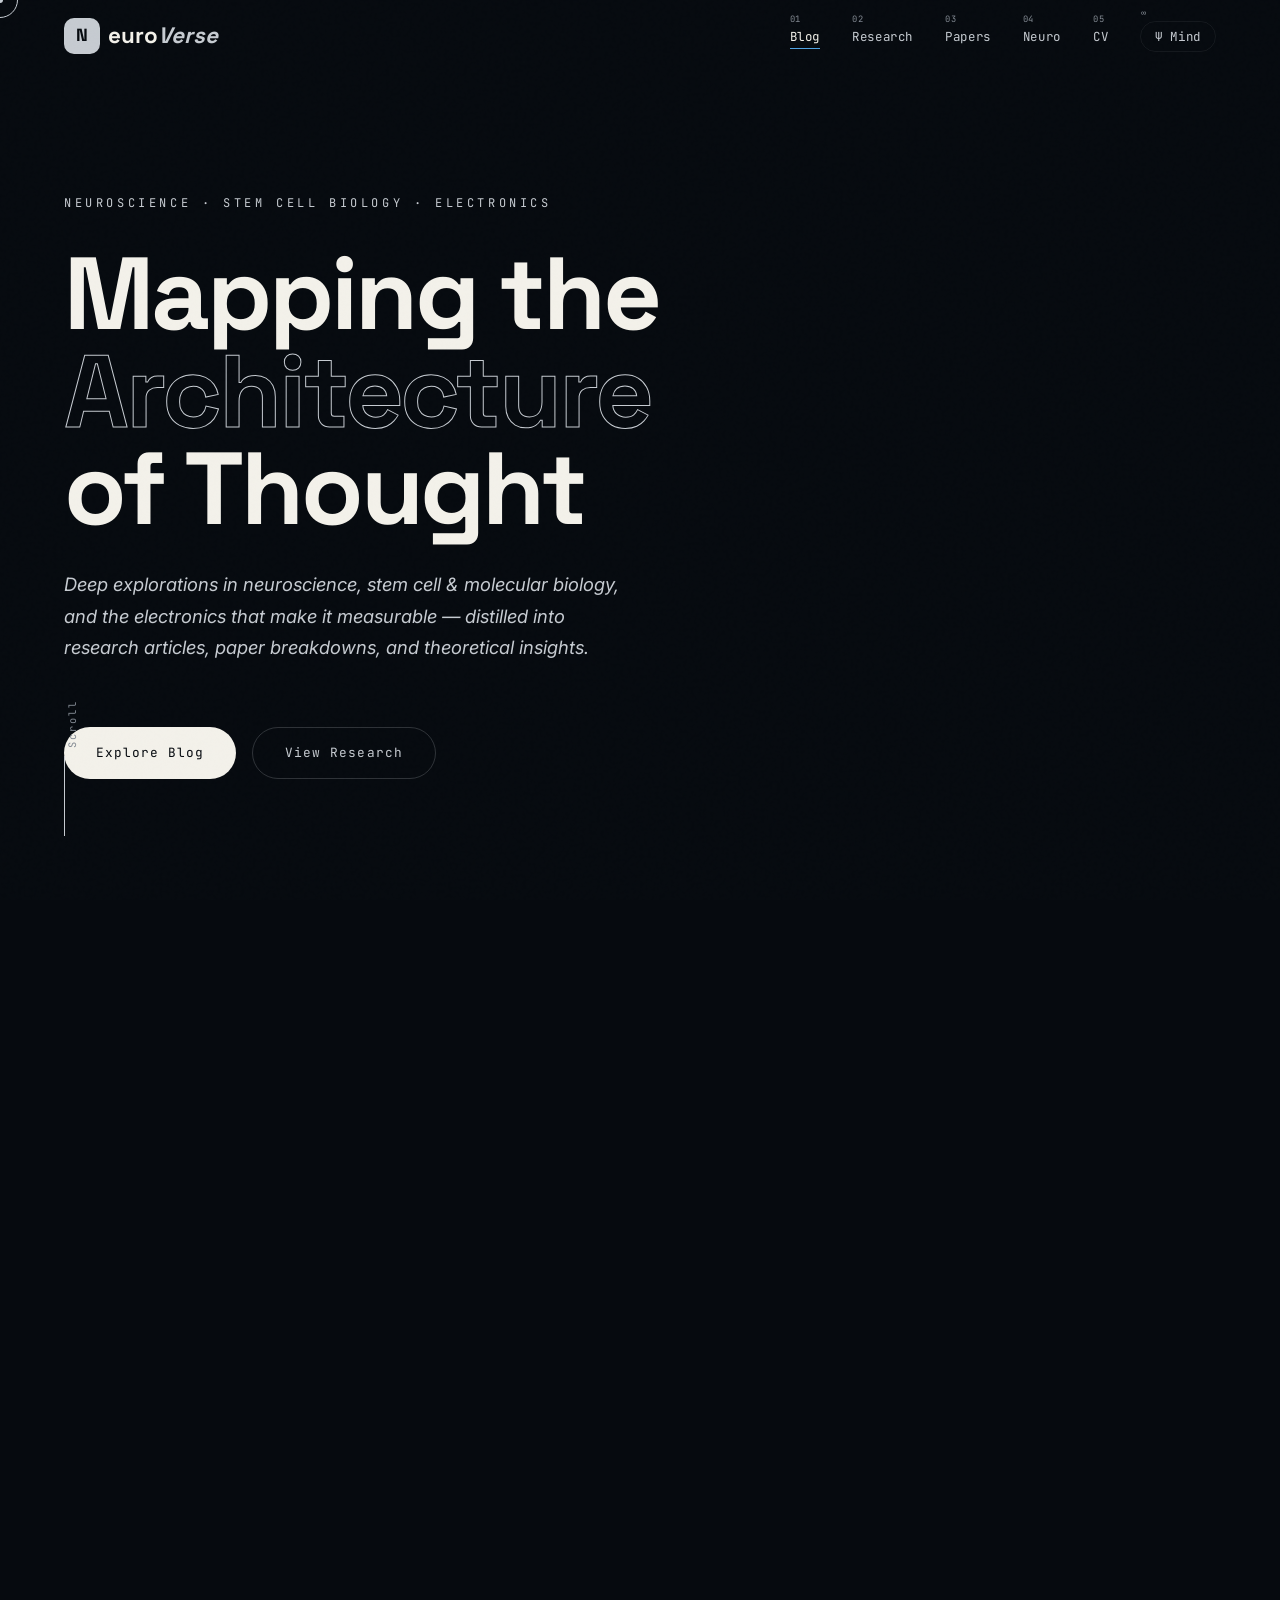
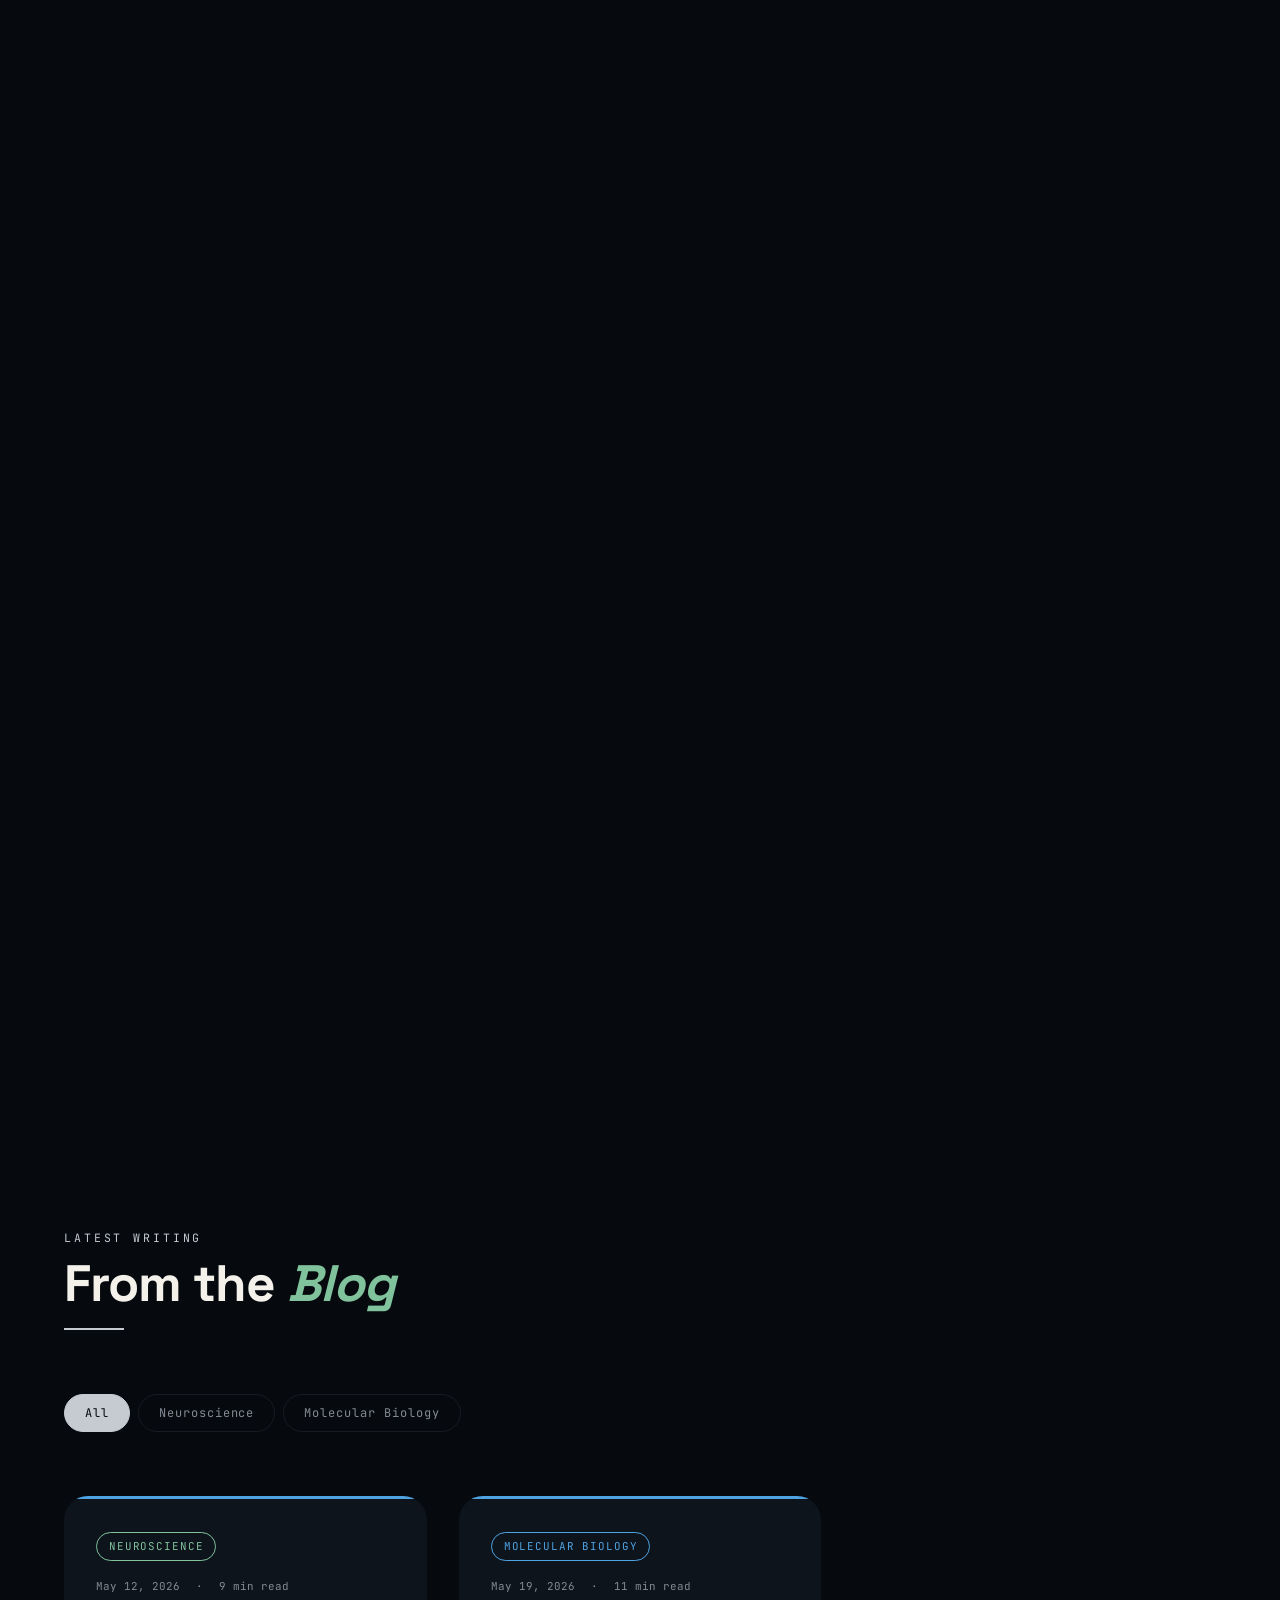
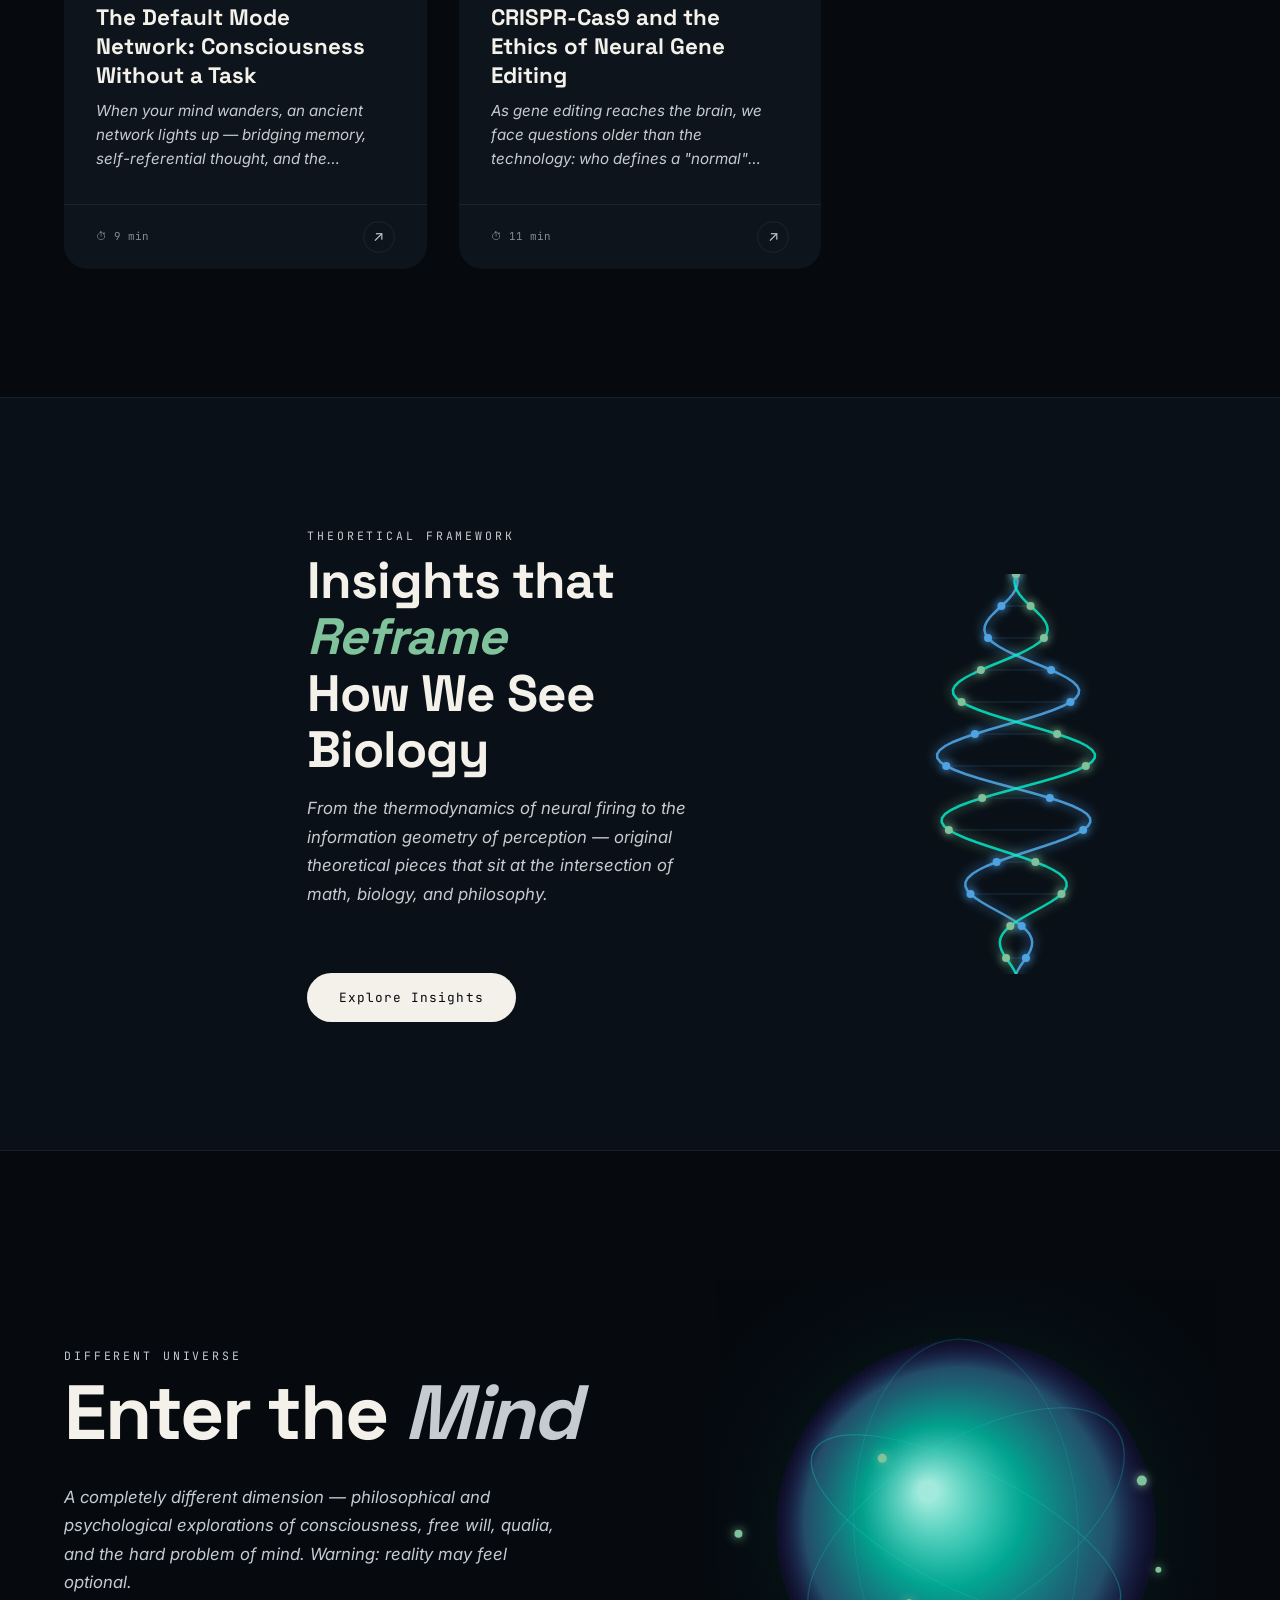
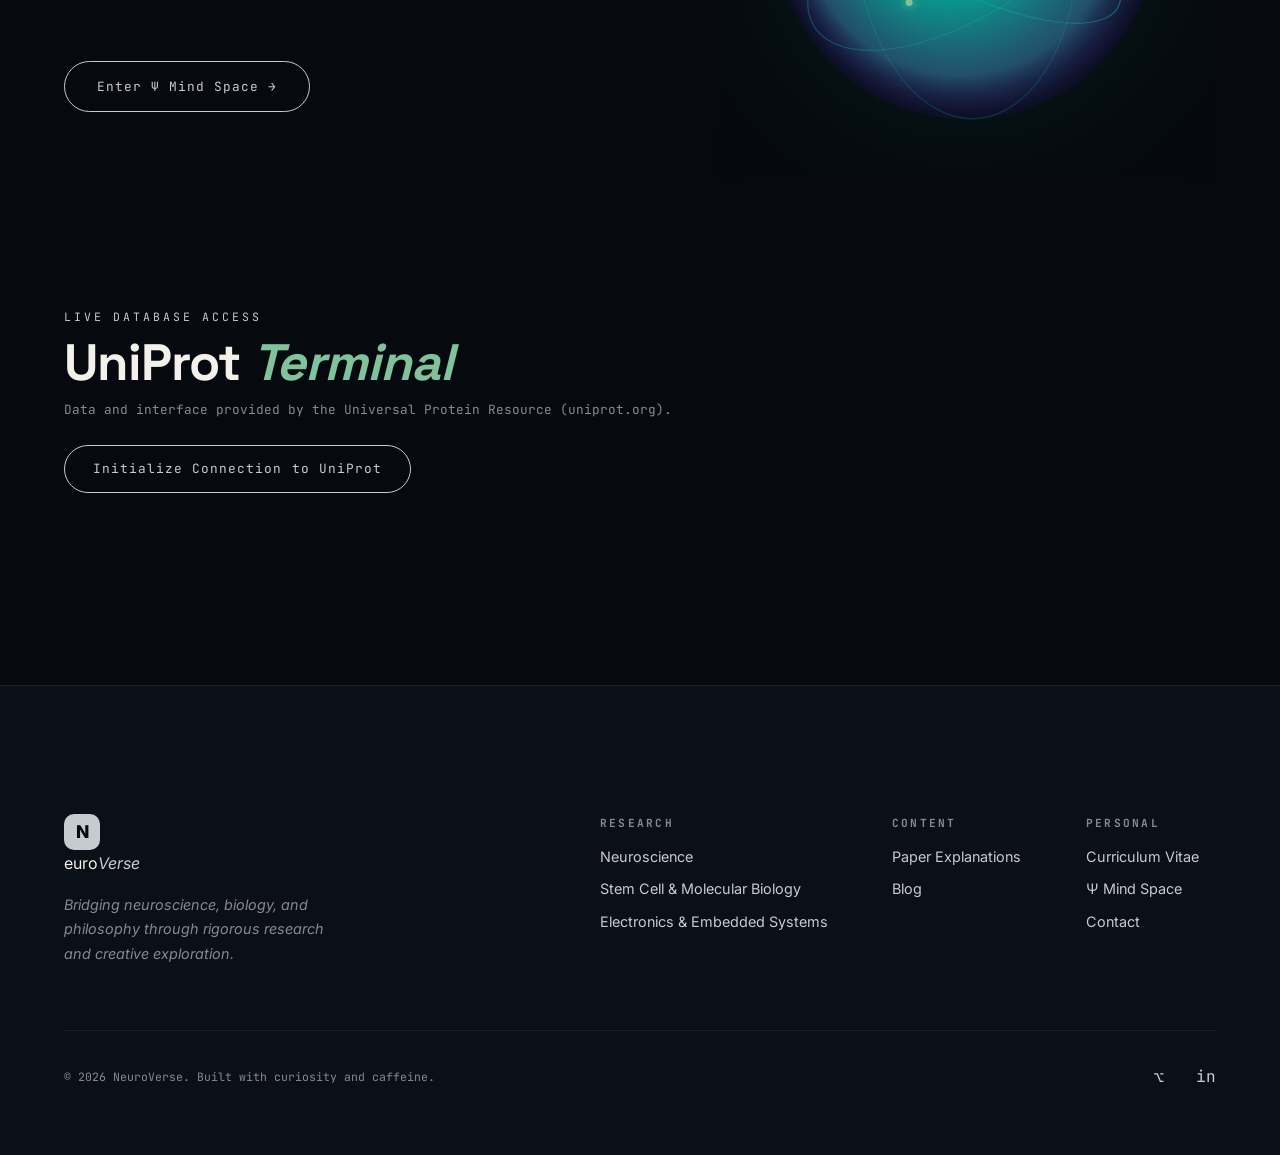
==== index.html @ a11cc3bb "Redesign: new color palette, cleaned up placeholders, updated CV and color" ====
<!DOCTYPE html>
<html lang="en">
<head>
  <meta charset="UTF-8" />
  <meta name="viewport" content="width=device-width, initial-scale=1.0" />
  <title>NeuroVerse — Brain, Biology & Beyond</title>
  <meta name="description" content="A research-driven exploration of neuroscience, stem cell & molecular biology, electronics, and the philosophy of mind." />
  <link rel="preconnect" href="https://fonts.googleapis.com" />
  <link rel="preconnect" href="https://fonts.gstatic.com" crossorigin />
  <link href="https://fonts.googleapis.com/css2?family=Inter:wght@300;400;600;700&family=Space+Grotesk:wght@400;600;700&family=JetBrains+Mono:wght@300;400;500&display=swap" rel="stylesheet" />
  <link rel="stylesheet" href="css/main.css" />
  <link rel="stylesheet" href="css/animations.css" />
  <link rel="stylesheet" href="css/components.css" />
</head>
<body class="site-body" data-theme="dark">

  <!-- CUSTOM CURSOR -->
  <div class="cursor-dot" id="cursorDot"></div>
  <div class="cursor-ring" id="cursorRing"></div>

  <!-- LOADING SCREEN -->
  <div class="loader" id="loader">
    <div class="loader__inner">
      <div class="loader__neuro">
        <svg viewBox="0 0 200 200" class="loader__brain-svg">
          <circle class="loader__pulse" cx="100" cy="100" r="80" />
          <circle class="loader__pulse loader__pulse--2" cx="100" cy="100" r="60" />
          <circle class="loader__pulse loader__pulse--3" cx="100" cy="100" r="40" />
          <!-- Neural connections -->
          <line class="loader__synapse" x1="100" y1="20" x2="180" y2="100"/>
          <line class="loader__synapse" x1="100" y1="20" x2="20"  y2="100"/>
          <line class="loader__synapse" x1="20"  y1="100" x2="100" y2="180"/>
          <line class="loader__synapse" x1="180" y1="100" x2="100" y2="180"/>
          <line class="loader__synapse" x1="100" y1="20" x2="100" y2="180"/>
          <line class="loader__synapse" x1="20"  y1="100" x2="180" y2="100"/>
          <circle class="loader__node" cx="100" cy="20"  r="5"/>
          <circle class="loader__node" cx="180" cy="100" r="5"/>
          <circle class="loader__node" cx="100" cy="180" r="5"/>
          <circle class="loader__node" cx="20"  cy="100" r="5"/>
          <circle class="loader__node" cx="100" cy="100" r="8"/>
        </svg>
      </div>
      <p class="loader__text">Initializing Neural Network…</p>
      <div class="loader__bar"><div class="loader__bar-fill" id="loaderBar"></div></div>
    </div>
  </div>

  <!-- NAV -->
  <nav class="nav" id="mainNav">
    <div class="nav__logo">
      <span class="nav__logo-mark">N</span>
      <span class="nav__logo-text">euro<em>Verse</em></span>
    </div>
    <button class="nav__toggle" id="navToggle" aria-label="Menu">
      <span></span><span></span><span></span>
    </button>
    <ul class="nav__links" id="navLinks">
      <li><a href="index.html"        class="nav__link active"  data-label="01">Blog</a></li>
      <li><a href="research.html"     class="nav__link"         data-label="02">Research</a></li>
      <li><a href="papers.html"       class="nav__link"         data-label="03">Papers</a></li>
      <li><a href="neuroscience.html" class="nav__link"         data-label="04">Neuro</a></li>
      <li><a href="cv.html"           class="nav__link"         data-label="05">CV</a></li>
      <li><a href="philosophy.html"   class="nav__link nav__link--special" data-label="∞">Ψ Mind</a></li>
    </ul>
  </nav>

  <!-- HERO -->
  <div class="hero-track" id="heroTrack">
    <section class="hero" id="hero">
      <div class="hero__canvas" id="heroCanvas"></div>
      <div class="hero__content">
        <p class="hero__eyebrow reveal-up">Neuroscience · Stem Cell Biology · Electronics</p>
        <h1 class="hero__title reveal-up" data-typewriter="true">
          <span class="hero__title-line">Mapping the</span>
          <span class="hero__title-line hero__title-line--accent">Architecture</span>
          <span class="hero__title-line">of Thought</span>
        </h1>
        <p class="hero__sub reveal-up">
          Deep explorations in neuroscience, stem cell & molecular biology, and the electronics that make it
          measurable — distilled into research articles, paper breakdowns, and theoretical insights.
        </p>
        <div class="hero__cta reveal-up">
          <a href="#blog" class="btn btn--primary">Explore Blog</a>
          <a href="research.html" class="btn btn--ghost">View Research</a>
        </div>
      </div>
      <div class="hero__scroll-indicator">
        <span>Scroll</span>
        <div class="hero__scroll-line"></div>
      </div>
    </section>
  </div>

  <!-- SEQUENCE PREDICTION ENGINE removed from homepage (moved to Research page) -->

  <!-- FEATURED BLOG -->
  <section class="section blog-section" id="blog">
    <div class="section__header">
      <p class="section__label">Latest Writing</p>
      <h2 class="section__title">From the <em>Blog</em></h2>
      <div class="section__line"></div>
    </div>

    <!-- FILTER TABS -->
    <div class="filter-tabs" id="blogFilter">
      <button class="filter-tab active" data-filter="all">All</button>
      <button class="filter-tab" data-filter="neuroscience">Neuroscience</button>
      <button class="filter-tab" data-filter="biology">Molecular Biology</button>
    </div>

    <div class="blog-grid" id="blogGrid">
      <!-- Cards injected by JS from BLOG_DATA -->
    </div>
  </section>

  <!-- THEORETICAL INSIGHTS TEASER -->
  <section class="section insight-teaser">
    <div class="insight-teaser__bg"></div>
    <div class="insight-teaser__content">
      <p class="section__label">Theoretical Framework</p>
      <h2 class="section__title">Insights that <em>Reframe</em><br>How We See Biology</h2>
      <p class="insight-teaser__desc">
        From the thermodynamics of neural firing to the information geometry of perception —
        original theoretical pieces that sit at the intersection of math, biology, and philosophy.
      </p>
      <a href="neuroscience.html" class="btn btn--primary">Explore Insights</a>
    </div>
    <div class="insight-teaser__visual">
      <canvas id="insightCanvas" class="insight-teaser__canvas"></canvas>
    </div>
  </section>

  <!-- PHILOSOPHY GATEWAY -->
  <section class="section philo-gateway">
    <div class="philo-gateway__inner">
      <div class="philo-gateway__text">
        <p class="section__label">Different Universe</p>
        <h2 class="philo-gateway__title">Enter the <em>Mind</em></h2>
        <p class="philo-gateway__desc">
          A completely different dimension — philosophical and psychological explorations of
          consciousness, free will, qualia, and the hard problem of mind.
          Warning: reality may feel optional.
        </p>
        <a href="philosophy.html" class="btn btn--neon">Enter Ψ Mind Space →</a>
      </div>
      <div class="philo-gateway__orb" id="philoOrb">
        <canvas id="orbCanvas"></canvas>
      </div>
    </div>
  </section>

  <!-- FOOTER -->
  <section class="section uniprot-gateway" style="padding-top: 0; padding-bottom: var(--space-2xl);">
    <div class="section__header">
      <p class="section__label">Live Database Access</p>
      <h2 class="section__title">UniProt <em>Terminal</em></h2>
      <p style="font-size: 0.8rem; color: var(--clr-text-3); font-family: var(--font-mono); margin-top: 0.5rem; margin-bottom: 1.5rem;">
        Data and interface provided by the Universal Protein Resource (uniprot.org).
      </p>
      <button id="loadUniprotBtn" class="btn btn--outline" style="border-color: var(--clr-text-2); color: var(--clr-text-2);">
        Initialize Connection to UniProt
      </button>
    </div>
    
    <div id="uniprotWrapper" style="display: none; width: 100%; height: 700px; border: 1px solid var(--clr-border); border-radius: var(--radius-md); overflow: hidden;">
      <iframe id="uniprotFrame" loading="lazy" style="width: 100%; height: 100%; border: none;"></iframe>
    </div>
  </section>

  <script>
    document.getElementById('loadUniprotBtn').addEventListener('click', function() {
      document.getElementById('uniprotWrapper').style.display = 'block';
      document.getElementById('uniprotFrame').src = 'https://www.uniprot.org/';
      this.style.display = 'none'; // Hide the button after clicking
    });
  </script>

  <footer class="footer">
    <div class="footer__top">
      <div class="footer__brand">
        <span class="nav__logo-mark">N</span>
        <span class="nav__logo-text">euro<em>Verse</em></span>
        <p>Bridging neuroscience, biology, and philosophy through rigorous research and creative exploration.</p>
      </div>
      <div class="footer__links">
        <div class="footer__col">
          <h4>Research</h4>
          <a href="research.html">Neuroscience</a>
          <a href="research.html">Stem Cell & Molecular Biology</a>
          <a href="research.html">Electronics & Embedded Systems</a>
        </div>
        <div class="footer__col">
          <h4>Content</h4>
          <a href="papers.html">Paper Explanations</a>
          <a href="index.html">Blog</a>
        </div>
        <div class="footer__col">
          <h4>Personal</h4>
          <a href="cv.html">Curriculum Vitae</a>
          <a href="philosophy.html">Ψ Mind Space</a>
          <a href="cv.html#contact">Contact</a>
        </div>
      </div>
    </div>
    <div class="footer__bottom">
      <p>© 2026 NeuroVerse. Built with curiosity and caffeine.</p>
      <div class="footer__socials">
        <a href="https://github.com/AryanPROFFESOR" target="_blank" rel="noopener" aria-label="GitHub">⌥</a>
        <a href="https://linkedin.com/in/aryan-09176b1b6" target="_blank" rel="noopener" aria-label="LinkedIn">in</a>
      </div>
    </div>
  </footer>

  <script src="https://3Dmol.csb.pitt.edu/build/3Dmol-min.js"></script>
  <script src="js/main.js" type="module"></script>
</body>
</html>
---- css/main.css ----
/* ============================================================
   NEUROVERSE — MAIN.CSS
   Core design system, layout, typography
   ============================================================ */

/* ── DESIGN TOKENS ────────────────────────────────────────── */
:root {
  /* Focus-driven palette, matching the Ψ Mind Space's deep near-black base —
     sky blue (focus/analysis) + sage green (mental restoration) + warm neutrals (clarity) */
  --clr-bg:         #060A0F;
  --clr-bg-2:       #0A1017;
  --clr-bg-3:       #0A1017;
  --clr-surface:    #0D141C;
  --clr-surface-2:  #111A23;
  --clr-border:     rgba(226,231,237,0.08);
  --clr-border-hover: rgba(226,231,237,0.18);

  --clr-accent:     #4FA3E3;   /* deep sky blue — focus & analytical work */
  --clr-accent-2:   #7FC29B;   /* soft sage green — restorative, working memory */
  --clr-accent-3:   #7FC29B;
  --clr-neon:       #4FA3E3;
  --clr-warm:       #CFC7B8;   /* warm off-white — decision-fatigue-free neutral */
  --clr-danger:     #E2574C;

  --clr-text:       #F3F1EA;
  --clr-text-2:     #C6CBD1;
  --clr-text-3:     #838A93;

  /* Typography */
  --font-display:   'Space Grotesk', sans-serif;
  --font-body:      'Inter', sans-serif;
  --font-mono:      'JetBrains Mono', monospace;

  /* Spacing */
  --space-xs:   0.25rem;
  --space-sm:   0.5rem;
  --space-md:   1rem;
  --space-lg:   2rem;
  --space-xl:   4rem;
  --space-2xl:  8rem;

  /* Radius */
  --radius-sm:  6px;
  --radius-md:  12px;
  --radius-lg:  24px;
  --radius-xl:  48px;

  /* Transitions */
  --ease-out:   cubic-bezier(0.16, 1, 0.3, 1);
  --ease-in-out: cubic-bezier(0.45, 0, 0.55, 1);
  --dur-fast:   0.2s;
  --dur-med:    0.4s;
  --dur-slow:   0.8s;

  /* Layout */
  --max-width:  1400px;
  --nav-h:      72px;
}

/* ── RESET ────────────────────────────────────────────────── */
*, *::before, *::after { box-sizing: border-box; margin: 0; padding: 0; }
html { scroll-behavior: smooth; font-size: 16px; }
body {
  font-family: var(--font-body);
  background-color: var(--clr-bg);
  background-image:
    radial-gradient(circle at 1px 1px, rgba(79,163,227,0.16) 1px, transparent 1.6px),
    radial-gradient(circle at 1px 1px, rgba(127,194,155,0.10) 1px, transparent 1.6px);
  background-size: 68px 68px, 44px 44px;
  background-position: 0 0, 22px 22px;
  background-attachment: fixed, fixed;
  color: var(--clr-text);
  line-height: 1.7;
  overflow-x: hidden;
}
a { color: inherit; text-decoration: none; }
img, svg, canvas { display: block; max-width: 100%; }
button { cursor: pointer; border: none; background: none; font: inherit; }
ul { list-style: none; }

/* ── SCROLLBAR ────────────────────────────────────────────── */
::-webkit-scrollbar { width: 6px; }
::-webkit-scrollbar-track { background: var(--clr-bg); }
::-webkit-scrollbar-thumb { background: var(--clr-text-2); border-radius: 3px; }

/* ── CUSTOM CURSOR ────────────────────────────────────────── */
.cursor-dot {
  position: fixed; top: 0; left: 0;
  width: 6px; height: 6px;
  background: var(--clr-text-2);
  border-radius: 50%;
  pointer-events: none;
  z-index: 9999;
  transform: translate(-50%, -50%);
  transition: width 0.2s, height 0.2s, background 0.2s;
  mix-blend-mode: screen;
}
.cursor-ring {
  position: fixed; top: 0; left: 0;
  width: 36px; height: 36px;
  border: 1.5px solid var(--clr-text-2);
  border-radius: 50%;
  pointer-events: none;
  z-index: 9998;
  transform: translate(-50%, -50%);
  transition: transform 0.08s var(--ease-out), width 0.3s, height 0.3s, border-color 0.3s, opacity 0.3s;
  mix-blend-mode: screen;
}
body.cursor-active .cursor-dot  { width: 10px; height: 10px; background: var(--clr-text-2); }
body.cursor-active .cursor-ring { width: 60px; height: 60px; border-color: var(--clr-text-2); opacity: 0.5; }

/* ── LOADER ────────────────────────────────────────────────── */
.loader {
  position: fixed; inset: 0;
  background: var(--clr-bg);
  display: flex; align-items: center; justify-content: center;
  z-index: 10000;
  transition: opacity 0.6s var(--ease-out), visibility 0.6s;
}
.loader.hidden { opacity: 0; visibility: hidden; pointer-events: none; }
.loader__inner { text-align: center; }
.loader__neuro  { width: 120px; margin: 0 auto var(--space-lg); }
.loader__brain-svg { width: 100%; animation: brain-rotate 8s linear infinite; }
.loader__pulse {
  fill: none; stroke: var(--clr-text-2); stroke-width: 1;
  opacity: 0; animation: pulse-ring 2s ease-out infinite;
}
.loader__pulse--2 { animation-delay: 0.5s; stroke: var(--clr-text-2); }
.loader__pulse--3 { animation-delay: 1s;   stroke: var(--clr-text-2); }
.loader__synapse { stroke: var(--clr-text-2); stroke-width: 0.8; opacity: 0.4; animation: synapse-flicker 1.5s ease-in-out infinite alternate; }
.loader__node { fill: var(--clr-text); animation: node-glow 1.5s ease-in-out infinite alternate; }
.loader__text  { font-family: var(--font-mono); font-size: 0.75rem; color: var(--clr-text-2); letter-spacing: 0.2em; margin-bottom: var(--space-md); }
.loader__bar   { width: 200px; height: 2px; background: var(--clr-surface-2); border-radius: 2px; margin: 0 auto; overflow: hidden; }
.loader__bar-fill { height: 100%; background: var(--clr-text-2); border-radius: 2px; width: 0; transition: width 0.1s linear; }

/* ── NAVIGATION ────────────────────────────────────────────── */
.nav {
  position: fixed; top: 0; left: 0; right: 0;
  height: var(--nav-h);
  display: flex; align-items: center; justify-content: space-between;
  padding: 0 var(--space-xl);
  z-index: 100;
  transition: background 0.4s, backdrop-filter 0.4s, border-bottom 0.4s;
}
.nav.scrolled {
  background: rgba(6, 8, 16, 0.85);
  backdrop-filter: blur(24px) saturate(180%);
  border-bottom: 1px solid var(--clr-border);
}
.nav__logo {
  display: flex; align-items: center; gap: var(--space-sm);
  font-family: var(--font-display); font-size: 1.4rem; font-weight: 700;
}
.nav__logo-mark {
  width: 36px; height: 36px;
  background: var(--clr-text-2);
  border-radius: 10px;
  display: flex; align-items: center; justify-content: center;
  font-size: 1.1rem; font-weight: 800; color: var(--clr-bg);
}
.nav__logo-text em { font-style: italic; color: var(--clr-text-2); }
.nav__links {
  display: flex; align-items: center; gap: var(--space-lg);
}
.nav__link {
  font-family: var(--font-mono); font-size: 0.78rem;
  letter-spacing: 0.05em; color: var(--clr-text-2);
  position: relative;
  transition: color var(--dur-fast);
}
.nav__link::before {
  content: attr(data-label);
  position: absolute; top: -16px; left: 0;
  font-size: 0.55rem; color: var(--clr-text-3);
  transition: color var(--dur-fast);
}
.nav__link::after {
  content: ''; position: absolute; bottom: -4px; left: 0;
  width: 0; height: 1px;
  background: var(--clr-accent);
  transition: width var(--dur-med) var(--ease-out);
}
.nav__link:hover, .nav__link.active { color: var(--clr-text); }
.nav__link:hover::after, .nav__link.active::after { width: 100%; }
.nav__link--special {
  color: var(--clr-text-2) !important;
  padding: 6px 14px;
  border: 1px solid rgba(255,255,255,0.06);
  border-radius: var(--radius-xl);
}
.nav__link--special::after { display: none; }
.nav__link--special:hover { background: rgba(255,255,255,0.04); border-color: var(--clr-text-2); }
.nav__toggle { display: none; flex-direction: column; gap: 5px; }
.nav__toggle span { display: block; width: 24px; height: 1.5px; background: var(--clr-text); transition: transform 0.3s, opacity 0.3s; }

/* ── HERO ──────────────────────────────────────────────────── */
.hero-track {
  height: 300vh;
  position: relative;
}

.hero {
  position: sticky;
  top: 0;
  height: 100vh;
  display: flex; align-items: center;
  padding: var(--nav-h) var(--space-xl) 0;
  overflow: hidden;
  background: var(--clr-bg);
}
.hero__canvas {
  position: absolute; inset: 0;
  width: 100%; height: 100%;
  pointer-events: none; z-index: 0;
  opacity: 0;
  transition: opacity 0.1s linear;
}
.hero__canvas canvas {
  width: 100% !important;
  height: 100% !important;
}
.hero__content {
  position: relative; z-index: 2;
  max-width: 800px;
}
.hero__eyebrow {
  font-family: var(--font-mono);
  font-size: 0.75rem;
  letter-spacing: 0.3em;
  color: var(--clr-text-2);
  text-transform: uppercase;
  margin-bottom: var(--space-lg);
}
.hero__title {
  font-family: var(--font-display);
  font-size: clamp(3.5rem, 8vw, 8rem);
  font-weight: 800;
  line-height: 0.95;
  letter-spacing: -0.03em;
  margin-bottom: var(--space-lg);
}
.hero__title-line { display: block; }
.hero__title-line--accent {
  color: transparent;
  -webkit-text-stroke: 1px var(--clr-text-2);
}
.hero__sub {
  font-size: 1.15rem;
  color: var(--clr-text-2);
  max-width: 560px;
  margin-bottom: var(--space-xl);
  font-style: italic;
}
.hero__cta { display: flex; gap: var(--space-md); flex-wrap: wrap; }

.hero__scroll-indicator {
  position: absolute; bottom: var(--space-xl); left: var(--space-xl);
  display: flex; flex-direction: column; align-items: flex-start;
  gap: var(--space-sm); z-index: 2;
}
.hero__scroll-indicator span {
  font-family: var(--font-mono); font-size: 0.65rem;
  letter-spacing: 0.2em; color: var(--clr-text-3);
  writing-mode: vertical-rl; transform: rotate(180deg);
}
.hero__scroll-line {
  width: 1px; height: 80px;
  background: var(--clr-text-2);
  animation: scroll-line 2s ease-in-out infinite;
}

/* ── BUTTONS ───────────────────────────────────────────────── */
.btn {
  display: inline-flex; align-items: center; gap: var(--space-sm);
  padding: 14px 32px;
  font-family: var(--font-mono);
  font-size: 0.8rem;
  letter-spacing: 0.08em;
  border-radius: var(--radius-xl);
  transition: all var(--dur-med) var(--ease-out);
  position: relative;
  overflow: hidden;
}
.btn::before {
  content: '';
  position: absolute; inset: 0;
  background: rgba(255,255,255,0.03);
  opacity: 0;
  transition: opacity var(--dur-fast);
}
.btn:hover::before { opacity: 1; }
.btn--primary {
  background: var(--clr-text);
  color: var(--clr-bg);
}
.btn--primary:hover { transform: translateY(-2px); }
.btn--ghost {
  border: 1px solid var(--clr-border-hover);
  color: var(--clr-text-2);
}
.btn--ghost:hover { border-color: var(--clr-text-2); color: var(--clr-text); }
.btn--outline {
  border: 1px solid var(--clr-border);
  color: var(--clr-text-2);
  padding: 12px 28px;
}
.btn--outline:hover { border-color: var(--clr-text-2); color: var(--clr-text-2); }
.btn--neon {
  background: transparent;
  border: 1px solid var(--clr-text-2);
  color: var(--clr-text-2);
}
.btn--neon:hover {
  background: rgba(255,255,255,0.04);
  transform: translateY(-2px);
}

/* ── STATS BAR ─────────────────────────────────────────────── */
.stats-bar {
  display: flex; align-items: center; justify-content: center;
  gap: var(--space-xl);
  padding: var(--space-lg) var(--space-xl);
  background: var(--clr-surface);
  flex-wrap: wrap;
}
.stats-bar__item { text-align: center; }
.stats-bar__num {
  display: block;
  font-family: var(--font-display);
  font-size: clamp(4rem, 10vw, 10rem);
  font-weight: 800;
  color: var(--clr-text);
  line-height: 1;
}

/* CV stats override to make numbers massive and borderless */
.cv-stat__num {
  font-family: var(--font-display);
  font-size: clamp(4rem, 10vw, 10rem);
  font-weight: 800;
  color: var(--clr-text);
  line-height: 1;
}
.stats-bar__label {
  font-family: var(--font-mono);
  font-size: 0.7rem;
  letter-spacing: 0.15em;
  color: var(--clr-text-3);
  text-transform: uppercase;
}
.stats-bar__divider { display: none; }

/* ── SEQUENCE ENGINE ──────────────────────────────────────── */
.sequence-engine {
  max-width: var(--max-width);
  padding: var(--space-2xl) var(--space-xl);
  margin: 0 auto;
}
.sequence-engine__header {
  margin-bottom: var(--space-lg);
}
.sequence-engine__shell {
  background: var(--clr-bg-2);
  border-radius: var(--radius-lg);
  padding: var(--space-xl);
}
.sequence-engine__label {
  display: block;
  font-family: var(--font-mono);
  font-size: 0.72rem;
  letter-spacing: 0.2em;
  text-transform: uppercase;
  color: var(--clr-text-3);
  margin-bottom: var(--space-sm);
}
.sequence-engine__input {
  width: 100%;
  min-height: 220px;
  resize: vertical;
  background: transparent;
  border: none;
  outline: none;
  color: var(--clr-text);
  font-family: var(--font-mono);
  font-size: clamp(1rem, 2vw, 1.35rem);
  line-height: 1.8;
  letter-spacing: 0.04em;
  padding: 0;
  margin: 0;
}
.sequence-engine__input::placeholder {
  color: var(--clr-text-3);
}
.sequence-engine__actions {
  display: flex;
  justify-content: flex-start;
  margin-top: var(--space-lg);
}
.sequence-engine__button {
  background: var(--clr-text);
  color: var(--clr-bg);
  padding: 14px 28px;
  border-radius: var(--radius-xl);
  font-family: var(--font-mono);
  font-size: 0.78rem;
  letter-spacing: 0.16em;
  text-transform: uppercase;
  border: none;
}
.sequence-engine__output {
  margin-top: var(--space-lg);
  background: var(--clr-bg);
  color: var(--clr-text);
  font-family: var(--font-mono);
  font-size: 0.9rem;
  line-height: 1.85;
  padding: var(--space-lg);
  border-radius: var(--radius-md);
  white-space: pre-wrap;
  overflow-x: auto;
}

/* ── SECTIONS ──────────────────────────────────────────────── */
.section {
  padding: var(--space-2xl) var(--space-xl);
  max-width: var(--max-width);
  margin: 0 auto;
}
.section__header { margin-bottom: var(--space-xl); }
.section__label {
  font-family: var(--font-mono);
  font-size: 0.72rem;
  letter-spacing: 0.25em;
  color: var(--clr-text-2);
  text-transform: uppercase;
  margin-bottom: var(--space-sm);
}
.section__title {
  font-family: var(--font-display);
  font-size: clamp(2rem, 4vw, 3.5rem);
  font-weight: 800;
  line-height: 1.1;
  letter-spacing: -0.02em;
}
.section__title em { font-style: italic; color: var(--clr-accent-2); }
.section__line {
  width: 60px; height: 2px;
  background: var(--clr-text-2);
  margin-top: var(--space-md);
}
.section__more { margin-top: var(--space-xl); text-align: center; }

/* ── FILTER TABS ───────────────────────────────────────────── */
.filter-tabs {
  display: flex; gap: var(--space-sm);
  margin-bottom: var(--space-xl);
  flex-wrap: wrap;
}
.filter-tab {
  padding: 8px 20px;
  font-family: var(--font-mono);
  font-size: 0.75rem;
  letter-spacing: 0.08em;
  border-radius: var(--radius-xl);
  border: 1px solid var(--clr-border);
  color: var(--clr-text-3);
  transition: all var(--dur-fast);
}
.filter-tab:hover { border-color: var(--clr-accent); color: var(--clr-text-2); }
.filter-tab.active { background: var(--clr-text-2); border-color: var(--clr-text-2); color: var(--clr-bg); }

/* ── BLOG GRID ─────────────────────────────────────────────── */
.blog-grid {
  display: grid;
  grid-template-columns: repeat(auto-fill, minmax(360px, 1fr));
  gap: var(--space-lg);
}
.blog-card {
  background: var(--clr-surface);
  border-radius: var(--radius-lg);
  overflow: hidden;
  transition: transform var(--dur-med) var(--ease-out);
  cursor: pointer;
  animation: card-in 0.5s var(--ease-out) both;
}
.blog-card:hover { transform: translateY(-6px); }
.blog-card__thumb {
  position: relative;
  height: 200px;
  overflow: hidden;
}
.blog-card__thumb-img {
  width: 100%; height: 100%;
  object-fit: cover;
  transition: transform 0.6s var(--ease-out);
}
.blog-card:hover .blog-card__thumb-img { transform: scale(1.05); }
.blog-card__category {
  display: inline-block;
  padding: 4px 12px;
  font-family: var(--font-mono);
  font-size: 0.65rem;
  letter-spacing: 0.1em;
  border-radius: var(--radius-xl);
  text-transform: uppercase;
  background: transparent;
  border: 1px solid var(--clr-border-hover);
  margin-bottom: var(--space-md);
}
.blog-card__body { padding: var(--space-lg); border-top: 3px solid var(--clr-accent); }
.blog-card__meta {
  display: flex; gap: var(--space-md);
  font-family: var(--font-mono);
  font-size: 0.68rem;
  color: var(--clr-text-3);
  margin-bottom: var(--space-sm);
}
.blog-card__title {
  font-family: var(--font-display);
  font-size: 1.4rem;
  font-weight: 700;
  line-height: 1.3;
  margin-bottom: var(--space-sm);
  transition: color var(--dur-fast);
}
.blog-card:hover .blog-card__title { color: var(--clr-accent-2); }
.blog-card__excerpt {
  font-size: 0.95rem;
  color: var(--clr-text-2);
  font-style: italic;
  line-height: 1.6;
  display: -webkit-box;
  -webkit-line-clamp: 3;
  -webkit-box-orient: vertical;
  overflow: hidden;
}
.blog-card__footer {
  padding: var(--space-md) var(--space-lg);
  border-top: 1px solid var(--clr-border);
  display: flex; align-items: center; justify-content: space-between;
}
.blog-card__read-time {
  font-family: var(--font-mono);
  font-size: 0.68rem;
  color: var(--clr-text-3);
}
.blog-card__arrow {
  width: 32px; height: 32px;
  border: 1px solid var(--clr-border);
  border-radius: 50%;
  display: flex; align-items: center; justify-content: center;
  font-size: 0.9rem;
  color: var(--clr-text-2);
  transition: all var(--dur-fast);
}
.blog-card:hover .blog-card__arrow {
  border-color: var(--clr-accent);
  background: var(--clr-accent);
  color: #fff;
  transform: rotate(45deg);
}

/* ── INSIGHT TEASER ────────────────────────────────────────── */
.insight-teaser {
  position: relative;
  overflow: hidden;
  padding: var(--space-2xl) var(--space-xl);
  display: flex; align-items: center;
  gap: var(--space-2xl);
  max-width: 100%;
  background: var(--clr-bg-2);
  border-top: 1px solid var(--clr-border);
  border-bottom: 1px solid var(--clr-border);
}
.insight-teaser__content { flex: 1; max-width: 600px; padding-left: 10%; }
.insight-teaser__desc {
  font-size: 1.05rem;
  color: var(--clr-text-2);
  font-style: italic;
  margin: var(--space-md) 0 var(--space-xl);
}
.insight-teaser__visual { flex: 0 0 400px; height: 400px; }
.insight-teaser__canvas { width: 100%; height: 100%; }

/* ── PAPERS ROW ────────────────────────────────────────────── */
.papers-row {
  display: grid;
  grid-template-columns: repeat(auto-fill, minmax(300px, 1fr));
  gap: var(--space-md);
}
.paper-card {
  background: var(--clr-surface);
  border-radius: var(--radius-md);
  padding: var(--space-lg);
  transition: transform var(--dur-med) var(--ease-out);
  cursor: pointer;
}
.paper-card:hover { transform: translateY(-4px); }
.paper-card__journal {
  font-family: var(--font-mono);
  font-size: 0.65rem;
  letter-spacing: 0.1em;
  color: var(--clr-accent);
  text-transform: uppercase;
  margin-bottom: var(--space-sm);
}
.paper-card__title {
  font-family: var(--font-display);
  font-size: 1.2rem;
  font-weight: 700;
  line-height: 1.3;
  margin-bottom: var(--space-sm);
}
.paper-card__authors {
  font-size: 0.85rem;
  color: var(--clr-text-3);
  font-style: italic;
  margin-bottom: var(--space-md);
}
.paper-card__tags {
  display: flex; flex-wrap: wrap; gap: var(--space-xs);
}
.paper-card__tag {
  padding: 3px 10px;
  border-radius: var(--radius-xl);
  font-family: var(--font-mono);
  font-size: 0.65rem;
  background: var(--clr-surface-2);
  color: var(--clr-text-2);
  border: 1px solid var(--clr-border);
}

/* ── VIDEO SHOWCASE ────────────────────────────────────────── */
.video-showcase {
  display: grid;
  grid-template-columns: 2fr 1fr 1fr;
  gap: var(--space-md);
  min-height: 500px;
}
.video-card {
  position: relative;
  background: var(--clr-surface);
  border: 1px solid var(--clr-border);
  border-radius: var(--radius-lg);
  overflow: hidden;
  cursor: pointer;
  transition: all var(--dur-med) var(--ease-out);
}
.video-card:hover { border-color: var(--clr-border-hover); transform: scale(1.02); }
.video-card--featured { grid-row: 1 / 3; }
.video-card__bg {
  position: absolute; inset: 0;
  background: var(--clr-bg-3);
}
.video-card__play {
  position: absolute; top: 50%; left: 50%;
  transform: translate(-50%, -50%);
  width: 60px; height: 60px;
  border: 2px solid rgba(255,255,255,0.5);
  border-radius: 50%;
  display: flex; align-items: center; justify-content: center;
  font-size: 1.4rem;
  backdrop-filter: blur(8px);
  transition: all var(--dur-fast);
}
.video-card:hover .video-card__play { border-color: var(--clr-text-2); background: rgba(255,255,255,0.04); transform: translate(-50%, -50%) scale(1.1); }
.video-card__info {
  position: absolute; bottom: 0; left: 0; right: 0;
  padding: var(--space-lg);
  background: rgba(0,0,0,0.6);
}
.video-card__label {
  font-family: var(--font-mono);
  font-size: 0.65rem;
  letter-spacing: 0.12em;
  color: var(--clr-accent);
  text-transform: uppercase;
  margin-bottom: var(--space-xs);
}
.video-card__title {
  font-family: var(--font-display);
  font-size: 1.1rem;
  font-weight: 700;
  line-height: 1.3;
}
.video-card--featured .video-card__title { font-size: 1.6rem; }
.video-card__duration {
  font-family: var(--font-mono);
  font-size: 0.7rem;
  color: var(--clr-text-3);
  margin-top: var(--space-xs);
}

/* ── PHILOSOPHY GATEWAY ────────────────────────────────────── */
.philo-gateway {
  padding: var(--space-2xl) var(--space-xl);
  max-width: 100%;
  background: var(--clr-bg);
}
.philo-gateway__inner {
  max-width: var(--max-width);
  margin: 0 auto;
  display: flex; align-items: center;
  gap: var(--space-2xl);
}
.philo-gateway__text { flex: 1; }
.philo-gateway__title {
  font-family: var(--font-display);
  font-size: clamp(3rem, 6vw, 6rem);
  font-weight: 800;
  line-height: 1;
  letter-spacing: -0.03em;
  margin: var(--space-sm) 0 var(--space-lg);
}
.philo-gateway__title em { color: var(--clr-text-2); font-style: italic; }
.philo-gateway__desc {
  font-size: 1.05rem;
  color: var(--clr-text-2);
  font-style: italic;
  max-width: 500px;
  margin-bottom: var(--space-xl);
}
.philo-gateway__orb { flex: 0 0 500px; height: 500px; position: relative; }
.philo-gateway__orb canvas { width: 100%; height: 100%; }

/* ── FOOTER ────────────────────────────────────────────────── */
.footer {
  background: var(--clr-bg-2);
  border-top: 1px solid var(--clr-border);
  padding: var(--space-2xl) var(--space-xl) var(--space-xl);
}
.footer__top {
  display: flex; gap: var(--space-2xl);
  margin-bottom: var(--space-xl);
  flex-wrap: wrap;
}
.footer__brand { flex: 1; min-width: 220px; }
.footer__brand p { font-size: 0.9rem; color: var(--clr-text-3); font-style: italic; margin-top: var(--space-md); max-width: 280px; }
.footer__links { display: flex; gap: var(--space-xl); flex-wrap: wrap; }
.footer__col {
  display: flex; flex-direction: column; gap: var(--space-sm);
  min-width: 130px;
}
.footer__col h4 {
  font-family: var(--font-mono);
  font-size: 0.7rem;
  letter-spacing: 0.2em;
  color: var(--clr-text-3);
  text-transform: uppercase;
  margin-bottom: var(--space-xs);
}
.footer__col a { font-size: 0.9rem; color: var(--clr-text-2); transition: color var(--dur-fast); }
.footer__col a:hover { color: var(--clr-text-2); }
.footer__bottom {
  display: flex; align-items: center; justify-content: space-between;
  padding-top: var(--space-lg);
  border-top: 1px solid var(--clr-border);
  font-family: var(--font-mono);
  font-size: 0.72rem;
  color: var(--clr-text-3);
  flex-wrap: wrap;
  gap: var(--space-md);
}
.footer__socials { display: flex; gap: var(--space-lg); }
.footer__socials a {
  font-size: 1rem;
  color: var(--clr-text-2);
  transition: color var(--dur-fast);
}
.footer__socials a:hover { color: var(--clr-text-2); }

/* ── REVEAL ANIMATIONS ─────────────────────────────────────── */
.reveal-up {
  opacity: 0;
  transform: translateY(30px);
  transition: opacity 0.7s var(--ease-out), transform 0.7s var(--ease-out);
}
.reveal-up.visible { opacity: 1; transform: translateY(0); }
.reveal-up:nth-child(2) { transition-delay: 0.1s; }
.reveal-up:nth-child(3) { transition-delay: 0.2s; }
.reveal-up:nth-child(4) { transition-delay: 0.3s; }
.reveal-up:nth-child(5) { transition-delay: 0.4s; }

/* ── RESPONSIVE ────────────────────────────────────────────── */
@media (max-width: 1024px) {
  .video-showcase { grid-template-columns: 1fr 1fr; }
  .video-card--featured { grid-row: auto; grid-column: 1 / -1; }
  .insight-teaser { flex-direction: column; }
  .insight-teaser__content { padding-left: 0; }
  .philo-gateway__inner { flex-direction: column; }
  .philo-gateway__orb { flex: 0 0 300px; height: 300px; }
}

@media (max-width: 768px) {
  :root { --space-xl: 2rem; --space-2xl: 4rem; }
  .nav { padding: 0 var(--space-lg); }
  .nav__links { display: none; position: fixed; inset: 0; background: rgba(6,8,16,0.98); backdrop-filter: blur(24px); flex-direction: column; align-items: center; justify-content: center; gap: var(--space-xl); }
  .nav__links.open { display: flex; }
  .nav__link { font-size: 1.2rem; }
  .nav__toggle { display: flex; z-index: 101; }
  .blog-grid { grid-template-columns: 1fr; }
  .stats-bar { gap: var(--space-lg); }
  .stats-bar__divider { display: none; }
  .video-showcase { grid-template-columns: 1fr; }
  .insight-teaser__visual { display: none; }
  .hero { padding: var(--nav-h) var(--space-lg) 0; }
}

/* Reduce-motion helper for low-power devices */
.reduced-motion * {
  animation: none !important;
  transition: none !important;
  scroll-behavior: auto !important;
}
.reduced-motion .cursor-dot, .reduced-motion .cursor-ring { display: none !important; }
.reduced-motion .loader__brain-svg, .reduced-motion .hero__canvas, .reduced-motion .insight-teaser__canvas, .reduced-motion #orbCanvas { display: none !important; }


/* UniProt iframe styling — may be blocked by site headers */
.uniprot-frame {
  width: 100%;
  height: 700px;
  border: 1px solid var(--clr-border);
  border-radius: var(--radius-md);
  filter: grayscale(100%) invert(90%) hue-rotate(180deg);
  background: var(--clr-surface);
  display: block;
}
---- css/animations.css ----
/* ============================================================
   NEUROVERSE — ANIMATIONS.CSS
   Keyframes and animation utilities
   ============================================================ */

/* ── KEYFRAMES ─────────────────────────────────────────────── */

@keyframes brain-rotate {
  from { transform: rotate(0deg); }
  to   { transform: rotate(360deg); }
}

@keyframes pulse-ring {
  0%   { opacity: 0; transform: scale(0.8); }
  50%  { opacity: 0.6; }
  100% { opacity: 0; transform: scale(1.2); }
}

@keyframes synapse-flicker {
  0%   { opacity: 0.1; stroke-dashoffset: 100; }
  100% { opacity: 0.8; stroke-dashoffset: 0; }
}

@keyframes node-glow {
  0%   { fill: var(--clr-accent); filter: drop-shadow(0 0 2px var(--clr-accent)); }
  100% { fill: var(--clr-neon);   filter: drop-shadow(0 0 8px var(--clr-neon)); }
}

@keyframes scroll-line {
  0%   { transform: scaleY(0); transform-origin: top; }
  50%  { transform: scaleY(1); transform-origin: top; }
  51%  { transform: scaleY(1); transform-origin: bottom; }
  100% { transform: scaleY(0); transform-origin: bottom; }
}

@keyframes card-in {
  from { opacity: 0; transform: translateY(20px); }
  to   { opacity: 1; transform: translateY(0); }
}

@keyframes float {
  0%, 100% { transform: translateY(0px); }
  50%       { transform: translateY(-12px); }
}

@keyframes float-slow {
  0%, 100% { transform: translateY(0px) rotate(0deg); }
  50%       { transform: translateY(-20px) rotate(3deg); }
}

@keyframes shimmer {
  from { background-position: -200% center; }
  to   { background-position:  200% center; }
}

@keyframes glow-pulse {
  0%, 100% { box-shadow: 0 0 20px rgba(79,163,227,0.2); }
  50%       { box-shadow: 0 0 50px rgba(79,163,227,0.5); }
}

@keyframes text-glow {
  0%, 100% { text-shadow: 0 0 20px rgba(79,163,227,0.3); }
  50%       { text-shadow: 0 0 40px rgba(79,163,227,0.7); }
}

@keyframes neon-pulse {
  0%, 100% { box-shadow: 0 0 20px rgba(0,245,212,0.2), inset 0 0 20px rgba(0,245,212,0.05); }
  50%       { box-shadow: 0 0 50px rgba(0,245,212,0.5), inset 0 0 30px rgba(0,245,212,0.1); }
}

@keyframes spin-slow {
  from { transform: rotate(0deg); }
  to   { transform: rotate(360deg); }
}

@keyframes gradient-shift {
  0%   { background-position: 0% 50%; }
  50%  { background-position: 100% 50%; }
  100% { background-position: 0% 50%; }
}

@keyframes particle-float {
  0%   { transform: translateY(100vh) rotate(0deg); opacity: 0; }
  10%  { opacity: 1; }
  90%  { opacity: 1; }
  100% { transform: translateY(-100px) rotate(720deg); opacity: 0; }
}

@keyframes typewriter {
  from { width: 0; }
  to   { width: 100%; }
}

@keyframes blink-cursor {
  0%, 50% { border-right-color: var(--clr-accent); }
  51%, 100% { border-right-color: transparent; }
}

@keyframes slide-in-right {
  from { transform: translateX(60px); opacity: 0; }
  to   { transform: translateX(0); opacity: 1; }
}

@keyframes slide-in-left {
  from { transform: translateX(-60px); opacity: 0; }
  to   { transform: translateX(0); opacity: 1; }
}

@keyframes pop-in {
  0%   { transform: scale(0); opacity: 0; }
  70%  { transform: scale(1.1); opacity: 1; }
  100% { transform: scale(1); opacity: 1; }
}

@keyframes wave {
  0%   { d: path("M0,80 C200,40 400,120 600,80 C800,40 1000,120 1200,80 L1200,200 L0,200 Z"); }
  50%  { d: path("M0,100 C200,60 400,140 600,100 C800,60 1000,140 1200,100 L1200,200 L0,200 Z"); }
  100% { d: path("M0,80 C200,40 400,120 600,80 C800,40 1000,120 1200,80 L1200,200 L0,200 Z"); }
}

/* ── PHILOSOPHY PAGE SPECIFIC ─────────────────────────────── */

@keyframes warp {
  0%   { transform: perspective(1000px) rotateX(0deg)  rotateY(0deg); }
  25%  { transform: perspective(1000px) rotateX(5deg)  rotateY(5deg); }
  50%  { transform: perspective(1000px) rotateX(0deg)  rotateY(10deg); }
  75%  { transform: perspective(1000px) rotateX(-5deg) rotateY(5deg); }
  100% { transform: perspective(1000px) rotateX(0deg)  rotateY(0deg); }
}

@keyframes glitch-1 {
  0%   { clip-path: inset(0 0 95% 0); }
  5%   { clip-path: inset(30% 0 50% 0); }
  10%  { clip-path: inset(80% 0 5% 0); }
  15%  { clip-path: inset(10% 0 70% 0); }
  20%  { clip-path: inset(90% 0 0 0); }
  25%, 100% { clip-path: inset(0 0 0 0); opacity: 0; }
}

@keyframes glitch-2 {
  0%   { clip-path: inset(0 0 0 0); transform: translateX(-4px); color: rgba(255,0,100,0.8); }
  10%  { clip-path: inset(20% 0 60% 0); transform: translateX(4px); color: rgba(0,255,200,0.8); }
  20%  { clip-path: inset(60% 0 20% 0); transform: translateX(-2px); }
  30%  { clip-path: inset(0 0 0 0); transform: translateX(0); color: inherit; }
  100% { opacity: 0; }
}

@keyframes consciousness-wave {
  0%   { transform: scale(1)   rotate(0deg);   opacity: 0.8; }
  33%  { transform: scale(1.3) rotate(120deg); opacity: 0.4; }
  66%  { transform: scale(0.9) rotate(240deg); opacity: 0.7; }
  100% { transform: scale(1)   rotate(360deg); opacity: 0.8; }
}

@keyframes matrix-fall {
  from { transform: translateY(-100%); opacity: 1; }
  to   { transform: translateY(100vh); opacity: 0; }
}

/* ── UTILITY CLASSES ───────────────────────────────────────── */
.anim-float      { animation: float      3s ease-in-out infinite; }
.anim-float-slow { animation: float-slow 6s ease-in-out infinite; }
.anim-glow       { animation: glow-pulse 2s ease-in-out infinite; }
.anim-spin-slow  { animation: spin-slow  20s linear infinite; }
.anim-shimmer {
  background: linear-gradient(90deg,
    transparent 0%, rgba(255,255,255,0.1) 50%, transparent 100%);
  background-size: 200% 100%;
  animation: shimmer 2s infinite;
}

/* ── SCROLL-TRIGGERED REVEALS ─────────────────────────────── */
[data-reveal] {
  opacity: 0;
  transform: translateY(40px);
  transition: opacity 0.8s var(--ease-out), transform 0.8s var(--ease-out);
}
[data-reveal="left"]  { transform: translateX(-40px); }
[data-reveal="right"] { transform: translateX(40px); }
[data-reveal="scale"] { transform: scale(0.9); }
[data-reveal].visible {
  opacity: 1;
  transform: none;
}
[data-reveal][data-delay="1"] { transition-delay: 0.1s; }
[data-reveal][data-delay="2"] { transition-delay: 0.2s; }
[data-reveal][data-delay="3"] { transition-delay: 0.3s; }
[data-reveal][data-delay="4"] { transition-delay: 0.4s; }
[data-reveal][data-delay="5"] { transition-delay: 0.5s; }

/* ── GRADIENT TEXT ─────────────────────────────────────────── */
.gradient-text {
  background: linear-gradient(135deg, var(--clr-accent), var(--clr-accent-2), var(--clr-neon));
  background-size: 200% 200%;
  -webkit-background-clip: text;
  -webkit-text-fill-color: transparent;
  background-clip: text;
  animation: gradient-shift 4s ease infinite;
}

/* ── TYPEWRITER ─────────────────────────────────────────────── */
.typewriter {
  overflow: hidden;
  white-space: nowrap;
  border-right: 2px solid var(--clr-accent);
  animation: typewriter 3s steps(30) forwards, blink-cursor 0.7s step-end infinite;
}

/* ── NOISE TEXTURE OVERLAY ─────────────────────────────────── */
.noise-overlay {
  position: fixed; inset: 0;
  background-image: url("data:image/svg+xml,%3Csvg viewBox='0 0 256 256' xmlns='http://www.w3.org/2000/svg'%3E%3Cfilter id='noise'%3E%3CfeTurbulence type='fractalNoise' baseFrequency='0.9' numOctaves='4' stitchTiles='stitch'/%3E%3C/filter%3E%3Crect width='100%25' height='100%25' filter='url(%23noise)' opacity='0.05'/%3E%3C/svg%3E");
  pointer-events: none;
  z-index: 9997;
  opacity: 0.3;
}
---- css/components.css ----
/* ============================================================
   NEUROVERSE — COMPONENTS.CSS
   Shared UI components used across all pages
   ============================================================ */

/* ── TAG / BADGE ───────────────────────────────────────────── */
.tag {
  display: inline-flex;
  align-items: center;
  padding: 4px 12px;
  border-radius: 999px;
  font-family: var(--font-mono);
  font-size: 0.68rem;
  letter-spacing: 0.08em;
  text-transform: uppercase;
  border: 1px solid;
}
.tag--neuro     { color: var(--clr-text); border-color: var(--clr-border); background: var(--clr-bg-2); }
.tag--bio       { color: var(--clr-text); border-color: var(--clr-border); background: var(--clr-bg-2); }
.tag--cv        { color: var(--clr-text); border-color: var(--clr-border); background: var(--clr-bg-2); }
.tag--theory    { color: var(--clr-text); border-color: var(--clr-border); background: var(--clr-bg-2); }
.tag--philo     { color: var(--clr-text); border-color: var(--clr-border); background: var(--clr-bg-2); }
.tag--ml        { color: var(--clr-text); border-color: var(--clr-border); background: var(--clr-bg-2); }

/* ── PROGRESS BAR ──────────────────────────────────────────── */
.progress {
  height: 4px;
  background: var(--clr-surface-2);
  border-radius: 4px;
  overflow: hidden;
}
.progress__fill {
  height: 100%;
  border-radius: 4px;
  background: linear-gradient(90deg, var(--clr-accent), var(--clr-neon));
  transition: width 1.2s var(--ease-out);
}

/* ── TOOLTIP ───────────────────────────────────────────────── */
[data-tooltip] { position: relative; }
[data-tooltip]::after {
  content: attr(data-tooltip);
  position: absolute;
  bottom: calc(100% + 8px);
  left: 50%;
  transform: translateX(-50%);
  padding: 6px 12px;
  background: var(--clr-surface-2);
  color: var(--clr-text);
  font-family: var(--font-mono);
  font-size: 0.7rem;
  border-radius: var(--radius-sm);
  white-space: nowrap;
  border: 1px solid var(--clr-border-hover);
  opacity: 0;
  pointer-events: none;
  transition: opacity var(--dur-fast);
  z-index: 100;
}
[data-tooltip]:hover::after { opacity: 1; }

/* ── MODAL ─────────────────────────────────────────────────── */
.modal-overlay {
  position: fixed; inset: 0;
  background: rgba(6,8,16,0.85);
  backdrop-filter: blur(16px);
  z-index: 5000;
  display: flex; align-items: center; justify-content: center;
  opacity: 0; pointer-events: none;
  transition: opacity var(--dur-med);
}
.modal-overlay.open { opacity: 1; pointer-events: all; }
.modal {
  background: var(--clr-surface);
  border: 1px solid var(--clr-border-hover);
  border-radius: var(--radius-lg);
  padding: var(--space-xl);
  max-width: 680px;
  width: 90%;
  max-height: 80vh;
  overflow-y: auto;
  transform: translateY(20px);
  transition: transform var(--dur-med) var(--ease-out);
}
.modal-overlay.open .modal { transform: translateY(0); }
.modal__close {
  float: right;
  width: 32px; height: 32px;
  border-radius: 50%;
  border: 1px solid var(--clr-border);
  color: var(--clr-text-2);
  display: flex; align-items: center; justify-content: center;
  cursor: pointer;
  transition: all var(--dur-fast);
}
.modal__close:hover { border-color: var(--clr-danger); color: var(--clr-danger); }

/* ── SEARCH BAR ────────────────────────────────────────────── */
.search-bar {
  position: relative;
  max-width: 500px;
}
.search-bar__input {
  width: 100%;
  padding: 14px 20px 14px 48px;
  background: var(--clr-surface);
  border: 1px solid var(--clr-border);
  border-radius: var(--radius-xl);
  color: var(--clr-text);
  font-family: var(--font-mono);
  font-size: 0.85rem;
  outline: none;
  transition: border-color var(--dur-fast), box-shadow var(--dur-fast);
}
.search-bar__input::placeholder { color: var(--clr-text-3); }
.search-bar__input:focus {
  border-color: var(--clr-accent);
  box-shadow: 0 0 0 3px rgba(79,163,227,0.1);
}
.search-bar__icon {
  position: absolute;
  left: 16px; top: 50%;
  transform: translateY(-50%);
  color: var(--clr-text-3);
  font-size: 1rem;
  pointer-events: none;
}

/* ── TABLE OF CONTENTS ─────────────────────────────────────── */
.toc {
  background: var(--clr-surface);
  border: 1px solid var(--clr-border);
  border-radius: var(--radius-md);
  padding: var(--space-lg);
  position: sticky;
  top: calc(var(--nav-h) + var(--space-lg));
}
.toc__title {
  font-family: var(--font-mono);
  font-size: 0.7rem;
  letter-spacing: 0.2em;
  color: var(--clr-text-3);
  text-transform: uppercase;
  margin-bottom: var(--space-md);
}
.toc__list { display: flex; flex-direction: column; gap: var(--space-xs); }
.toc__item {
  font-size: 0.88rem;
  color: var(--clr-text-2);
  padding: 6px 10px;
  border-radius: var(--radius-sm);
  border-left: 2px solid transparent;
  transition: all var(--dur-fast);
  cursor: pointer;
}
.toc__item:hover { color: var(--clr-text); border-left-color: var(--clr-accent-2); background: var(--clr-surface-2); }
.toc__item.active { color: var(--clr-accent); border-left-color: var(--clr-accent); background: rgba(79,163,227,0.06); }
.toc__item--sub { padding-left: 22px; font-size: 0.82rem; }

/* ── ARTICLE CONTENT ───────────────────────────────────────── */
.article-content h1,
.article-content h2,
.article-content h3,
.article-content h4 {
  font-family: var(--font-display);
  margin-top: 2em;
  margin-bottom: 0.5em;
  letter-spacing: -0.02em;
}
.article-content h2 { font-size: 2rem; border-bottom: 1px solid var(--clr-border); padding-bottom: 0.5em; }
.article-content h3 { font-size: 1.5rem; color: var(--clr-accent-2); }
.article-content p  { font-size: 1.1rem; line-height: 1.9; margin-bottom: 1.5em; color: var(--clr-text-2); }
.article-content strong { color: var(--clr-text); font-weight: 700; }
.article-content em { color: var(--clr-accent-2); }
.article-content code {
  font-family: var(--font-mono);
  background: var(--clr-surface);
  border: 1px solid var(--clr-border);
  padding: 2px 8px;
  border-radius: var(--radius-sm);
  font-size: 0.85em;
  color: var(--clr-neon);
}
.article-content pre {
  background: var(--clr-surface);
  border: 1px solid var(--clr-border);
  border-radius: var(--radius-md);
  padding: var(--space-lg);
  overflow-x: auto;
  margin: 2em 0;
}
.article-content pre code {
  background: none;
  border: none;
  padding: 0;
  font-size: 0.9rem;
  color: var(--clr-text);
}
.article-content blockquote {
  border-left: 3px solid var(--clr-accent-2);
  padding-left: var(--space-lg);
  margin: 2em 0;
  font-style: italic;
  font-size: 1.2rem;
  color: var(--clr-text-2);
}
.article-content ul, .article-content ol {
  padding-left: var(--space-xl);
  margin-bottom: 1.5em;
}
.article-content li { margin-bottom: 0.5em; color: var(--clr-text-2); font-size: 1.05rem; line-height: 1.8; }
.article-content a { color: var(--clr-accent); border-bottom: 1px solid rgba(79,163,227,0.3); transition: border-color var(--dur-fast); }
.article-content a:hover { border-color: var(--clr-accent); }
.article-content .math-block {
  background: var(--clr-surface);
  border-left: 3px solid var(--clr-accent);
  padding: var(--space-lg);
  margin: 2em 0;
  border-radius: 0 var(--radius-md) var(--radius-md) 0;
  font-family: var(--font-mono);
  font-size: 0.95rem;
  overflow-x: auto;
}

/* ── CITATION ──────────────────────────────────────────────── */
.citation {
  background: var(--clr-surface);
  border: 1px solid var(--clr-border);
  border-radius: var(--radius-md);
  padding: var(--space-md) var(--space-lg);
  margin: var(--space-md) 0;
  display: flex; gap: var(--space-md);
}
.citation__num {
  font-family: var(--font-mono);
  font-size: 0.75rem;
  color: var(--clr-accent);
  white-space: nowrap;
  padding-top: 2px;
}
.citation__text {
  font-size: 0.9rem;
  color: var(--clr-text-2);
  font-style: italic;
}

/* ── BREADCRUMB ────────────────────────────────────────────── */
.breadcrumb {
  display: flex; align-items: center; gap: var(--space-sm);
  font-family: var(--font-mono);
  font-size: 0.72rem;
  color: var(--clr-text-3);
  margin-bottom: var(--space-xl);
}
.breadcrumb__sep { opacity: 0.3; }
.breadcrumb__current { color: var(--clr-text-2); }

/* ── SKILL BARS ────────────────────────────────────────────── */
.skill-bar {
  margin-bottom: var(--space-md);
}
.skill-bar__header {
  display: flex; justify-content: space-between;
  margin-bottom: var(--space-xs);
  font-family: var(--font-mono);
  font-size: 0.75rem;
  color: var(--clr-text-2);
}
.skill-bar__pct { color: var(--clr-accent); }

/* ── TIMELINE ──────────────────────────────────────────────── */
.timeline { position: relative; padding-left: var(--space-xl); }
.timeline::before {
  content: '';
  position: absolute; left: 0; top: 8px;
  bottom: 0; width: 1px;
  background: linear-gradient(to bottom, var(--clr-accent), transparent);
}
.timeline__item {
  position: relative;
  margin-bottom: var(--space-xl);
}
.timeline__item::before {
  content: '';
  position: absolute; left: calc(-1 * var(--space-xl));
  top: 6px;
  width: 10px; height: 10px;
  border-radius: 50%;
  background: var(--clr-accent);
  border: 2px solid var(--clr-bg);
  box-shadow: 0 0 10px var(--clr-accent);
}
.timeline__date {
  font-family: var(--font-mono);
  font-size: 0.72rem;
  color: var(--clr-accent);
  letter-spacing: 0.1em;
  margin-bottom: var(--space-xs);
}
.timeline__title {
  font-family: var(--font-display);
  font-size: 1.3rem;
  font-weight: 700;
  margin-bottom: var(--space-xs);
}
.timeline__org {
  font-size: 0.9rem;
  color: var(--clr-text-2);
  font-style: italic;
  margin-bottom: var(--space-sm);
}
.timeline__desc {
  font-size: 0.95rem;
  color: var(--clr-text-3);
  line-height: 1.7;
}

/* ── STAT CARD ─────────────────────────────────────────────── */
.stat-card {
  background: var(--clr-surface);
  border-radius: var(--radius-md);
  padding: var(--space-lg);
  text-align: center;
  transition: transform var(--dur-med) var(--ease-out);
}
.stat-card:hover { transform: translateY(-4px); }
.stat-card__num {
  font-family: var(--font-display);
  font-size: clamp(4rem, 10vw, 10rem);
  font-weight: 800;
  color: var(--clr-text);
  line-height: 1;
  margin-bottom: var(--space-xs);
}
.stat-card__label {
  font-family: var(--font-mono);
  font-size: 0.72rem;
  letter-spacing: 0.15em;
  color: var(--clr-text-3);
  text-transform: uppercase;
}

/* ── CALLOUT BOXES ─────────────────────────────────────────── */
.callout {
  border-radius: var(--radius-md);
  padding: var(--space-lg);
  margin: var(--space-lg) 0;
  display: flex; gap: var(--space-md);
  align-items: flex-start;
  border: 1px solid;
}
.callout__icon { font-size: 1.3rem; flex-shrink: 0; margin-top: 2px; }
.callout__body { flex: 1; }
.callout__title { font-family: var(--font-display); font-weight: 700; margin-bottom: var(--space-xs); }
.callout__text  { font-size: 0.95rem; line-height: 1.7; opacity: 0.85; }

.callout--info    { background: var(--clr-bg-2); border-color: var(--clr-border); color: var(--clr-text); }
.callout--insight { background: var(--clr-bg-2); border-color: var(--clr-border); color: var(--clr-text); }
.callout--biology { background: var(--clr-bg-2); border-color: var(--clr-border); color: var(--clr-text); }
.callout--warning { background: var(--clr-bg-2); border-color: var(--clr-border); color: var(--clr-text); }
.callout--mind    { background: var(--clr-bg-2); border-color: var(--clr-border); color: var(--clr-text); }

/* ── INTERACTIVE QUIZ / QUESTION BLOCK ─────────────────────── */
.quiz-block {
  background: var(--clr-surface);
  border: 1px solid var(--clr-border);
  border-radius: var(--radius-lg);
  padding: var(--space-xl);
  margin: var(--space-xl) 0;
}
.quiz-block__q {
  font-family: var(--font-display);
  font-size: 1.3rem;
  font-weight: 700;
  margin-bottom: var(--space-lg);
}
.quiz-block__options { display: flex; flex-direction: column; gap: var(--space-sm); }
.quiz-option {
  padding: var(--space-md) var(--space-lg);
  background: var(--clr-bg-2);
  border: 1px solid var(--clr-border);
  border-radius: var(--radius-md);
  cursor: pointer;
  transition: all var(--dur-fast);
  font-size: 0.95rem;
  color: var(--clr-text-2);
  text-align: left;
}
.quiz-option:hover { border-color: var(--clr-accent); color: var(--clr-text); }
.quiz-option.correct { border-color: var(--clr-accent-3); background: rgba(52,211,153,0.08); color: var(--clr-accent-3); }
.quiz-option.wrong   { border-color: var(--clr-danger);   background: rgba(248,113,113,0.08); color: var(--clr-danger); }

/* ── COPY CODE BUTTON ──────────────────────────────────────── */
.code-wrapper { position: relative; }
.copy-btn {
  position: absolute; top: var(--space-sm); right: var(--space-sm);
  padding: 4px 12px;
  font-family: var(--font-mono);
  font-size: 0.65rem;
  border-radius: var(--radius-sm);
  border: 1px solid var(--clr-border);
  color: var(--clr-text-3);
  background: var(--clr-bg);
  transition: all var(--dur-fast);
}
.copy-btn:hover { border-color: var(--clr-accent); color: var(--clr-accent); }
.copy-btn.copied { border-color: var(--clr-accent-3); color: var(--clr-accent-3); }

/* ── PAGE TRANSITION ───────────────────────────────────────── */
.page-transition {
  position: fixed; inset: 0;
  background: var(--clr-bg);
  z-index: 9990;
  transform: translateY(100%);
  transition: transform 0.5s var(--ease-out);
}
.page-transition.entering  { transform: translateY(0); }
.page-transition.exiting   { transform: translateY(-100%); }
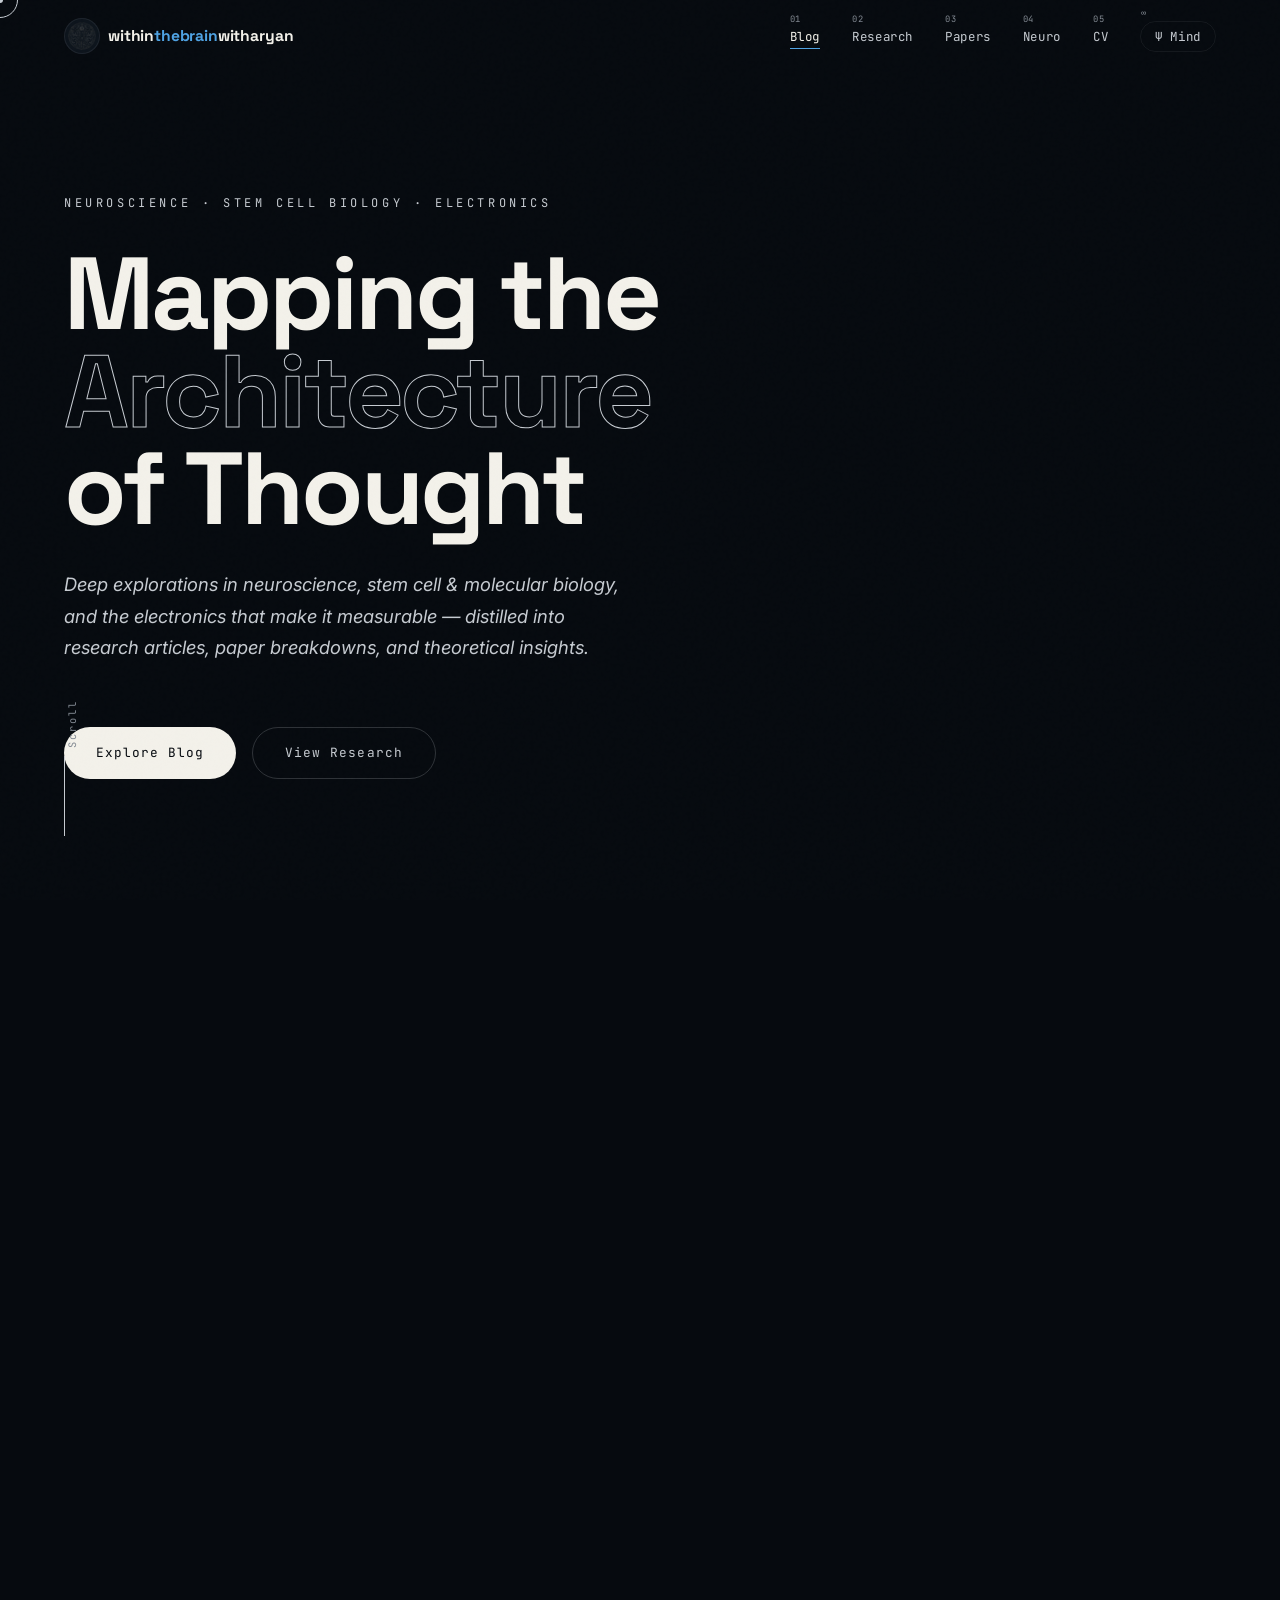
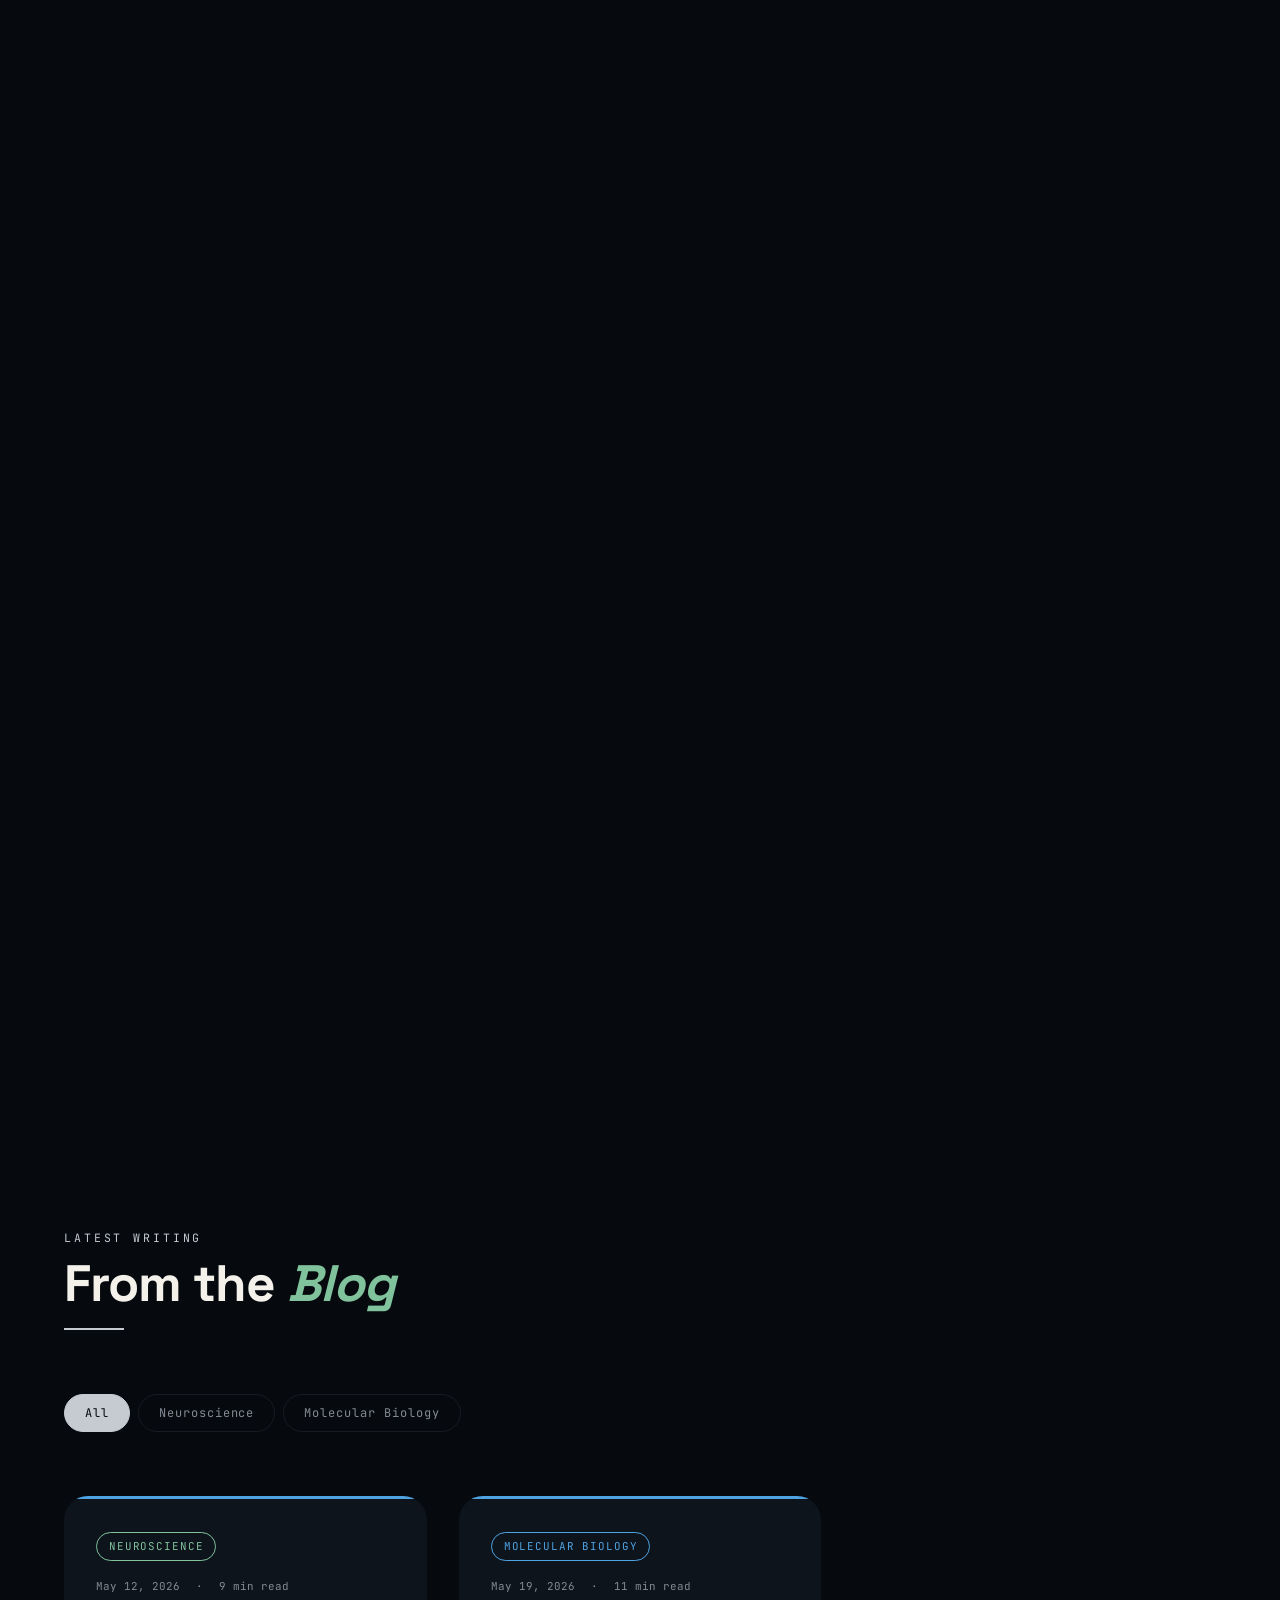
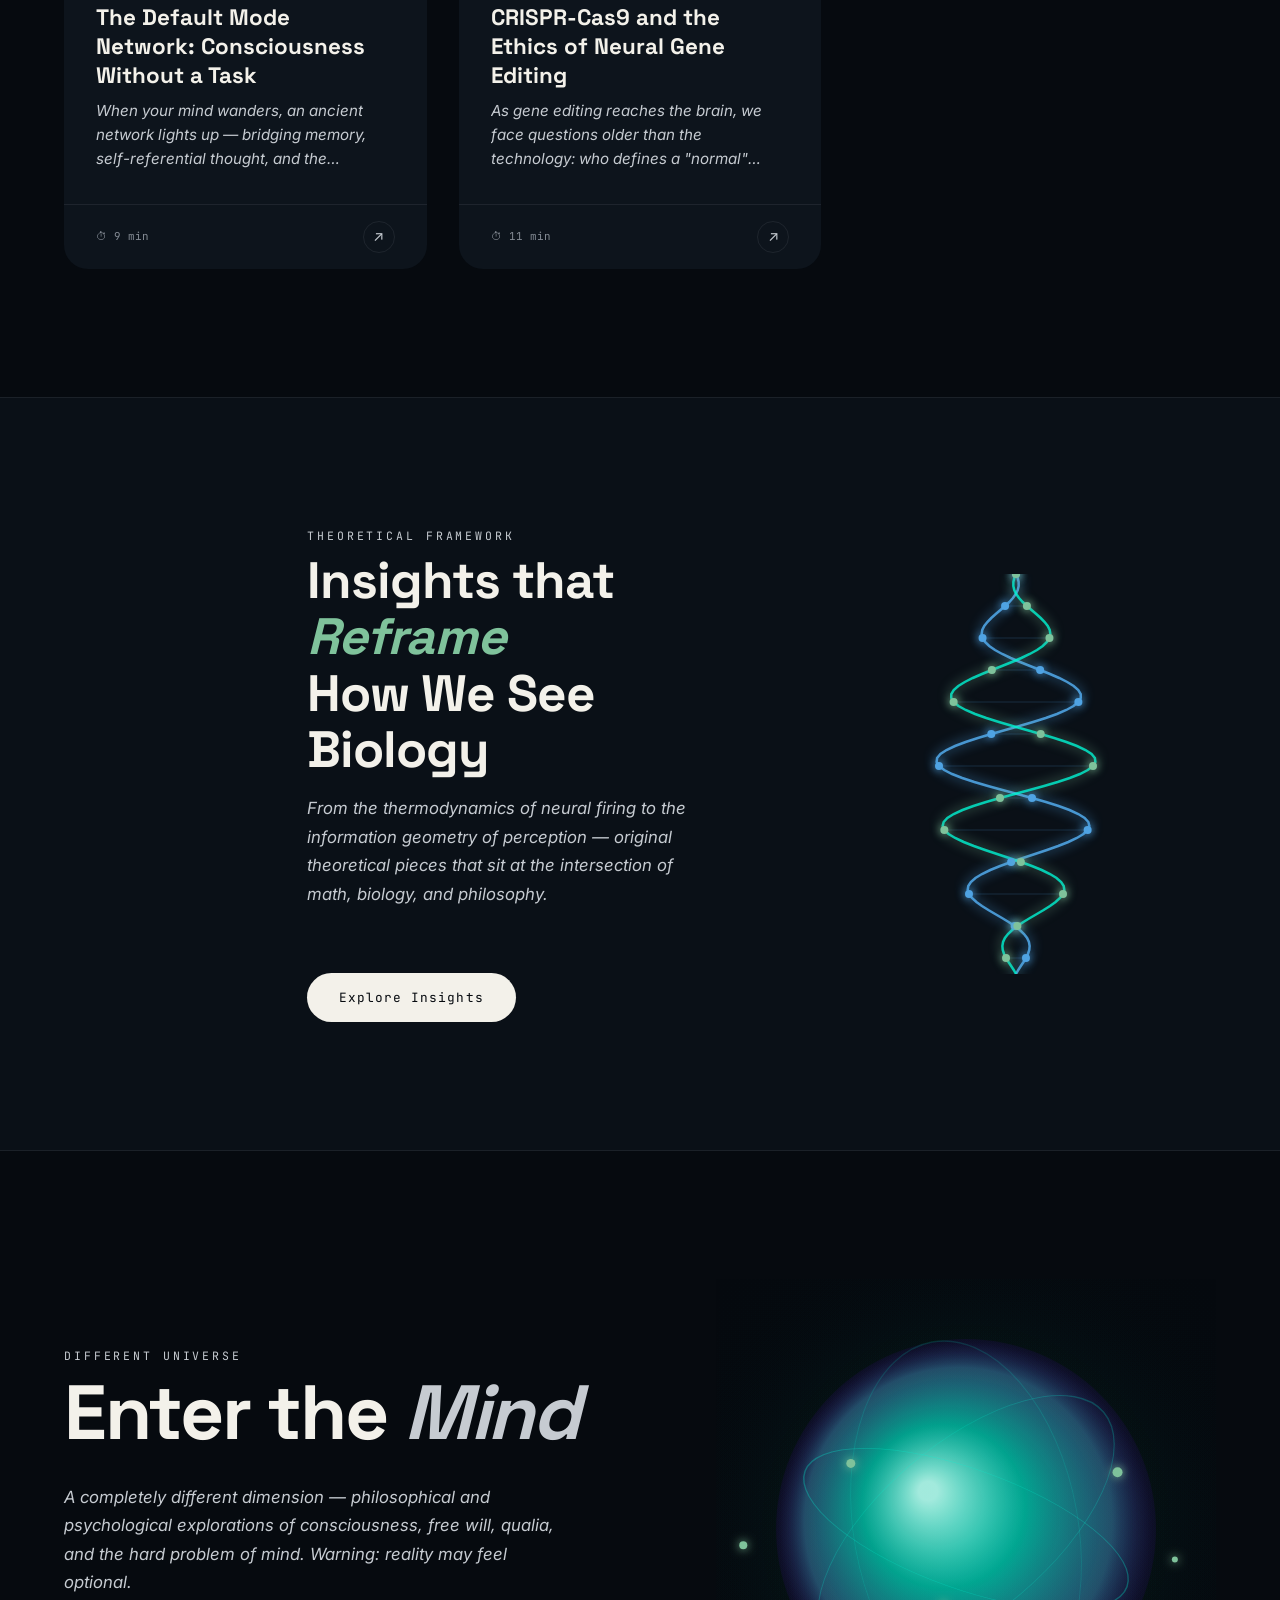
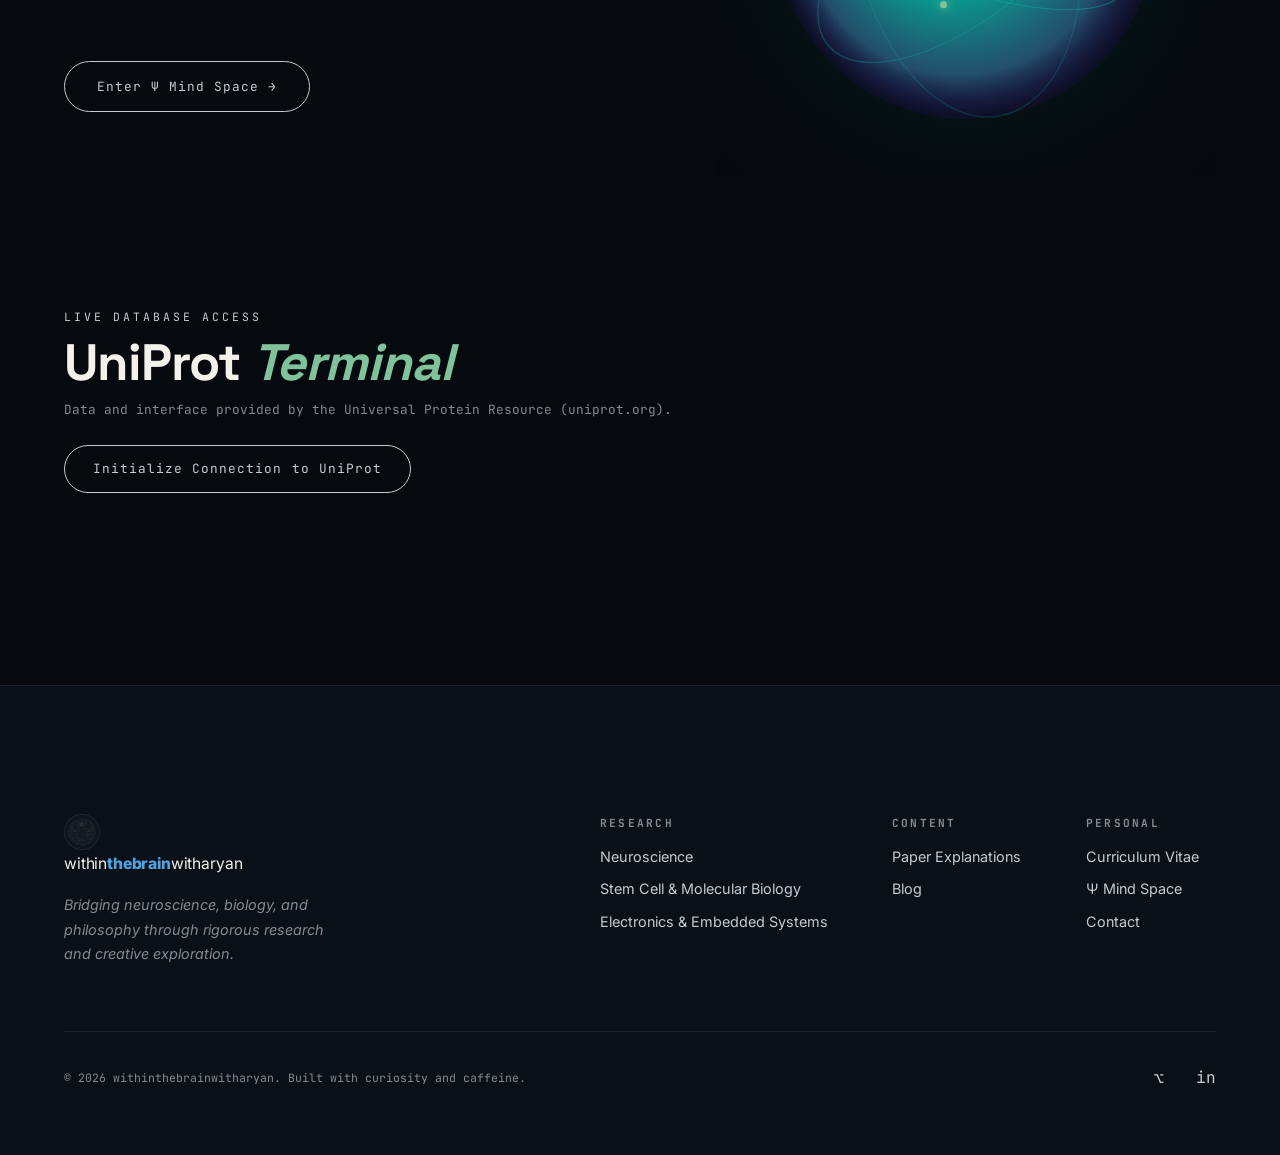
==== commit 66dedb8c: "Rebrand to withinthebrainwitharyan, add photo + brain visuals, trim frameworks to SriC only" ====
--- a/index.html
+++ b/index.html
@@ -3,7 +3,10 @@
 <head>
   <meta charset="UTF-8" />
   <meta name="viewport" content="width=device-width, initial-scale=1.0" />
-  <title>NeuroVerse — Brain, Biology & Beyond</title>
+  <title>withinthebrainwitharyan — Brain, Biology & Beyond</title>
+  <link rel="icon" type="image/png" sizes="32x32" href="assets/favicon-32.png" />
+  <link rel="icon" type="image/png" sizes="16x16" href="assets/favicon-16.png" />
+  <link rel="apple-touch-icon" sizes="180x180" href="assets/favicon-180.png" />
   <meta name="description" content="A research-driven exploration of neuroscience, stem cell & molecular biology, electronics, and the philosophy of mind." />
   <link rel="preconnect" href="https://fonts.googleapis.com" />
   <link rel="preconnect" href="https://fonts.gstatic.com" crossorigin />
@@ -48,8 +51,7 @@
   <!-- NAV -->
   <nav class="nav" id="mainNav">
     <div class="nav__logo">
-      <span class="nav__logo-mark">N</span>
-      <span class="nav__logo-text">euro<em>Verse</em></span>
+      <img src="assets/logo.png" alt="withinthebrainwitharyan logo" class="nav__logo-mark nav__logo-img" /><span class="nav__logo-text">within<em>thebrain</em>witharyan</span>
     </div>
     <button class="nav__toggle" id="navToggle" aria-label="Menu">
       <span></span><span></span><span></span>
@@ -178,8 +180,7 @@
   <footer class="footer">
     <div class="footer__top">
       <div class="footer__brand">
-        <span class="nav__logo-mark">N</span>
-        <span class="nav__logo-text">euro<em>Verse</em></span>
+        <img src="assets/logo.png" alt="withinthebrainwitharyan logo" class="nav__logo-mark nav__logo-img" /><span class="nav__logo-text">within<em>thebrain</em>witharyan</span>
         <p>Bridging neuroscience, biology, and philosophy through rigorous research and creative exploration.</p>
       </div>
       <div class="footer__links">
@@ -203,7 +204,7 @@
       </div>
     </div>
     <div class="footer__bottom">
-      <p>© 2026 NeuroVerse. Built with curiosity and caffeine.</p>
+      <p>© 2026 withinthebrainwitharyan. Built with curiosity and caffeine.</p>
       <div class="footer__socials">
         <a href="https://github.com/AryanPROFFESOR" target="_blank" rel="noopener" aria-label="GitHub">⌥</a>
         <a href="https://linkedin.com/in/aryan-09176b1b6" target="_blank" rel="noopener" aria-label="LinkedIn">in</a>
--- a/css/main.css
+++ b/css/main.css
@@ -158,7 +158,24 @@
   display: flex; align-items: center; justify-content: center;
   font-size: 1.1rem; font-weight: 800; color: var(--clr-bg);
 }
-.nav__logo-text em { font-style: italic; color: var(--clr-text-2); }
+.nav__logo-img {
+  width: 36px; height: 36px;
+  background: var(--clr-surface);
+  border: 1px solid var(--clr-border);
+  border-radius: 50%;
+  object-fit: cover;
+  padding: 3px;
+}
+.nav__logo-text {
+  font-size: 0.98rem;
+  letter-spacing: -0.01em;
+  white-space: nowrap;
+}
+.nav__logo-text em {
+  font-style: normal;
+  color: var(--clr-accent);
+  font-weight: 800;
+}
 .nav__links {
   display: flex; align-items: center; gap: var(--space-lg);
 }
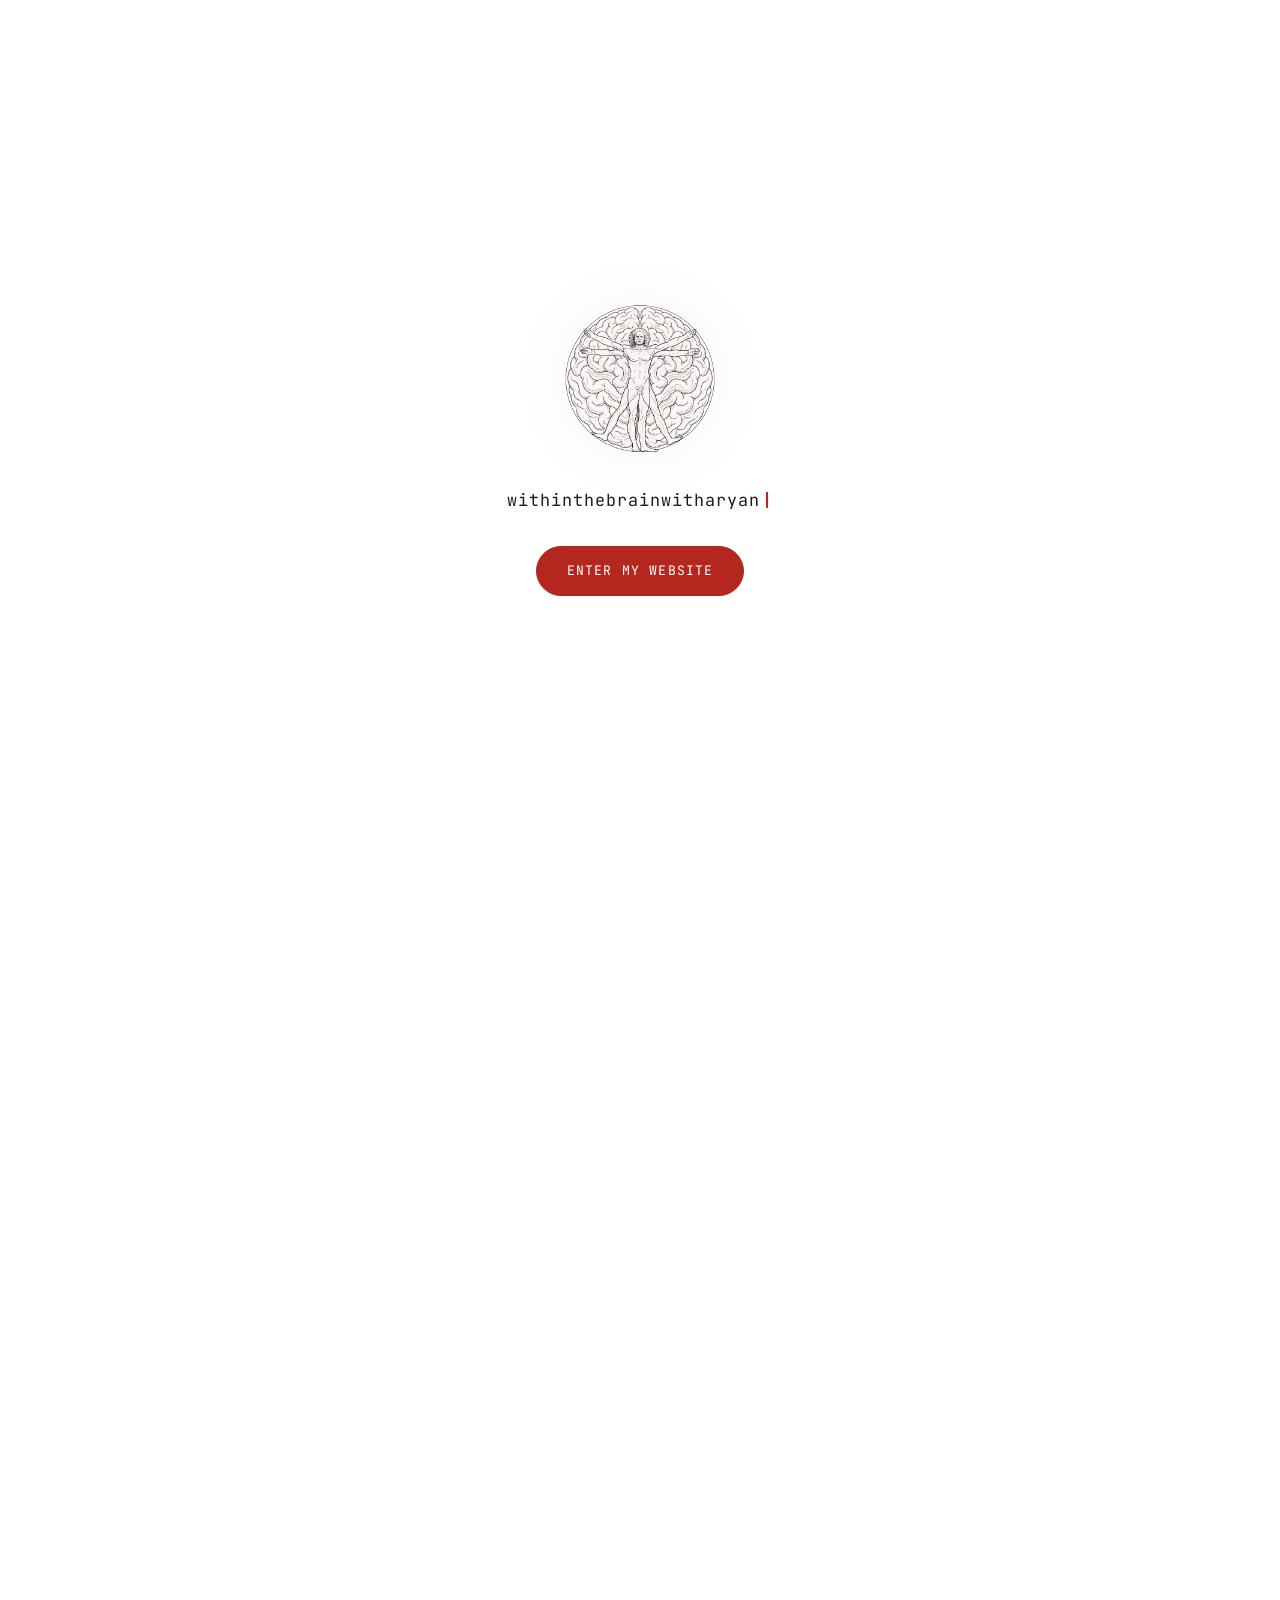
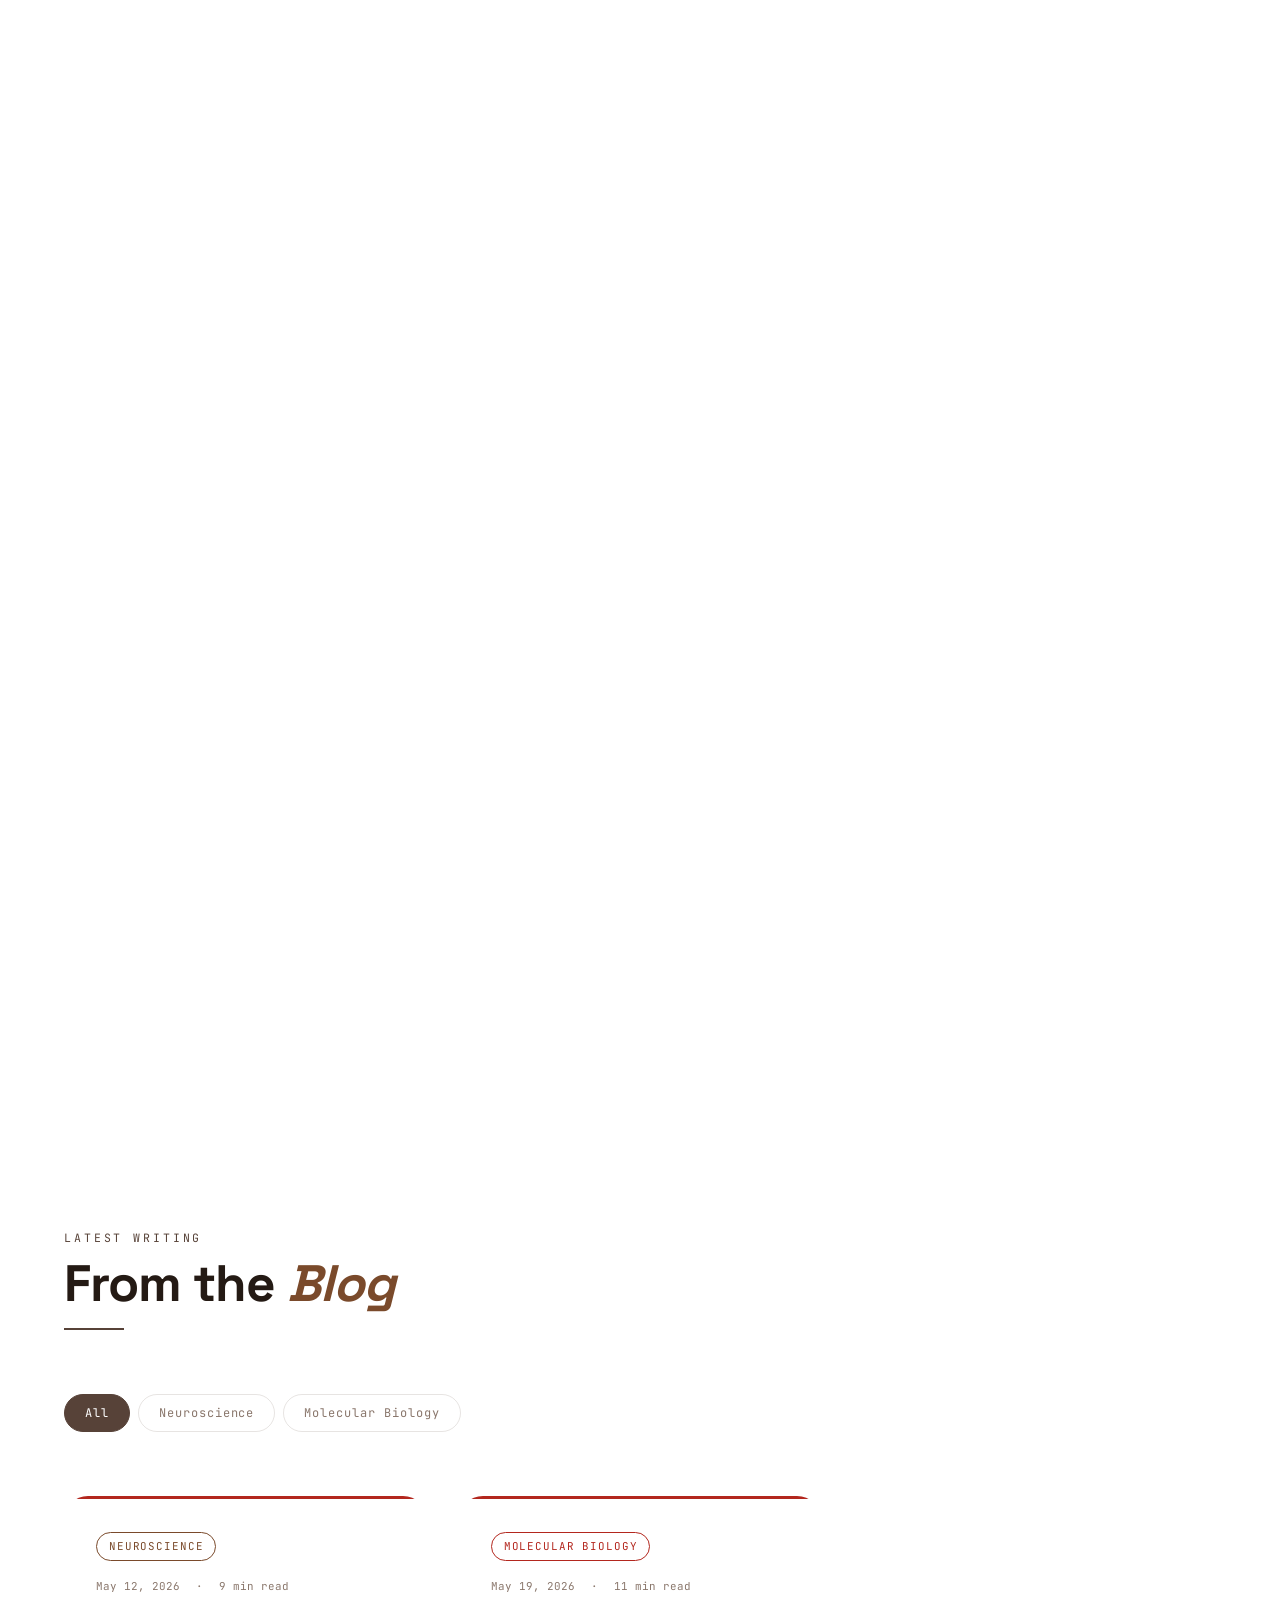
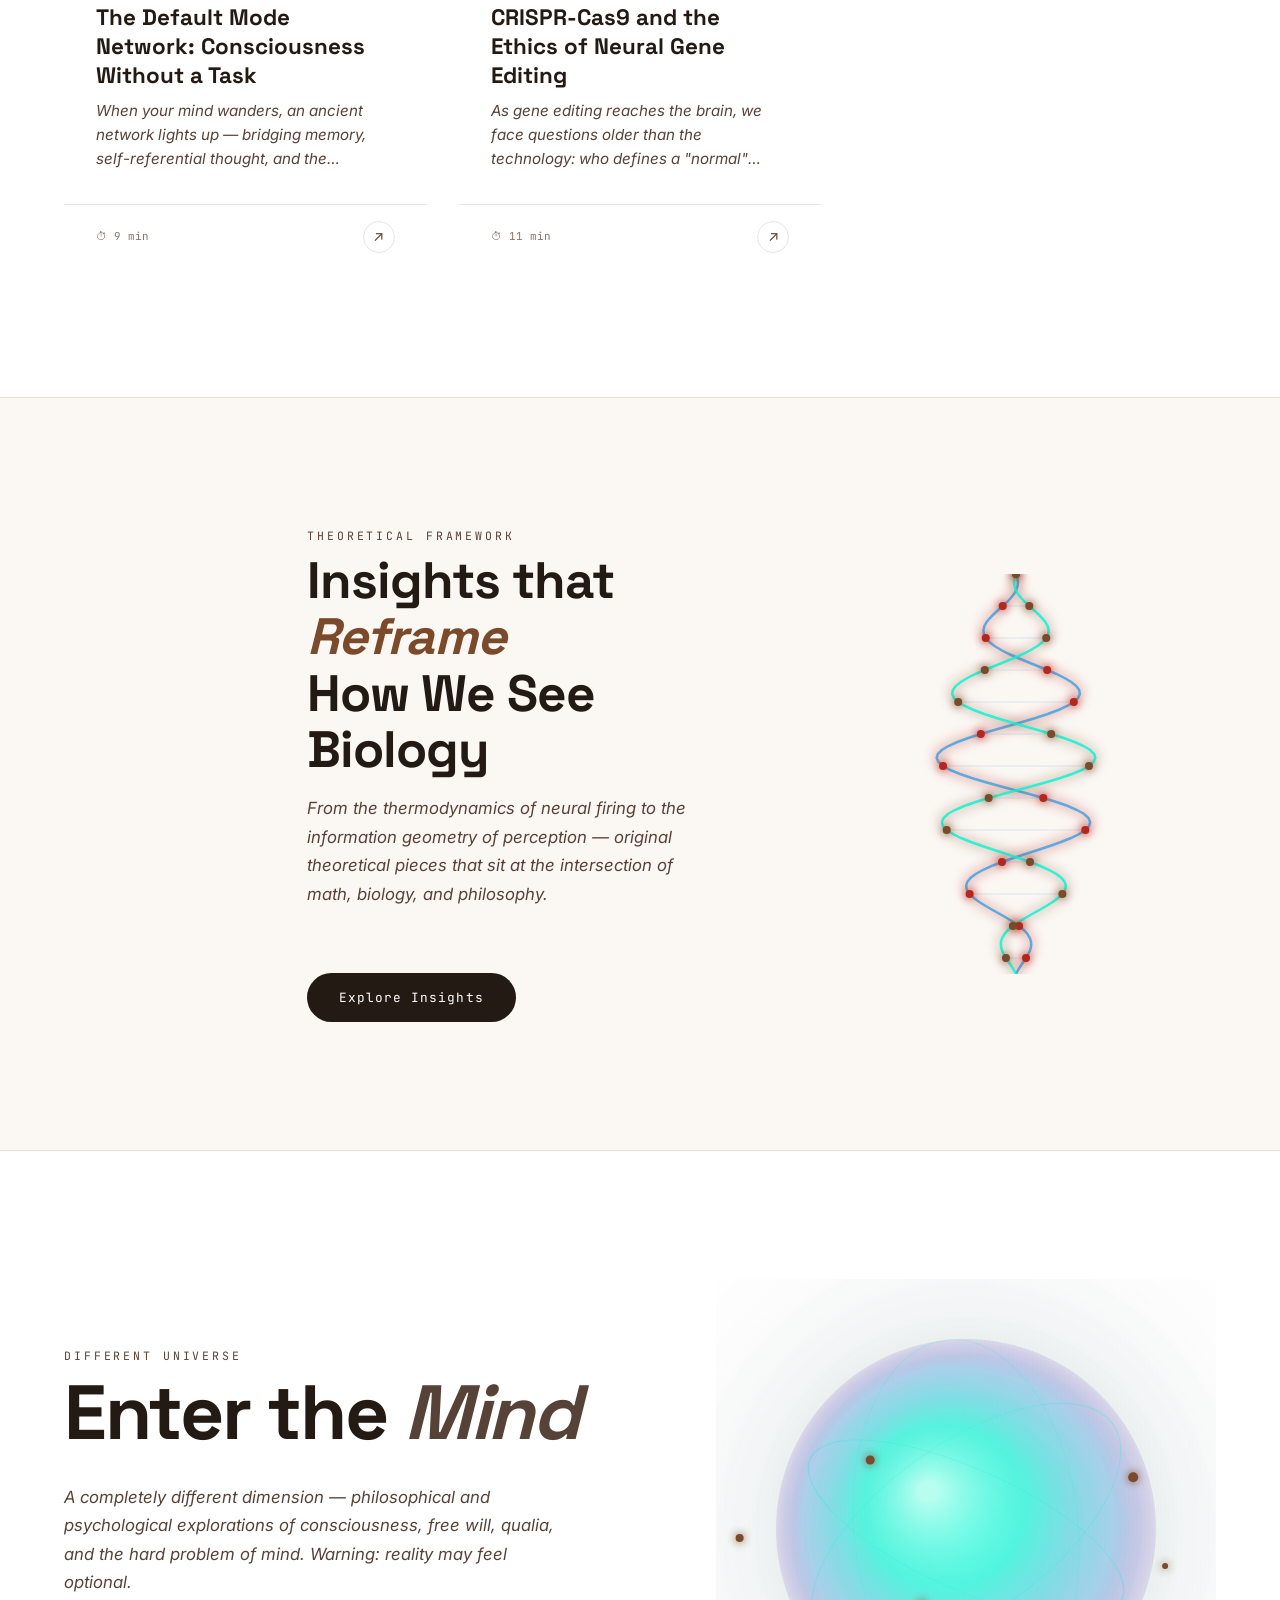
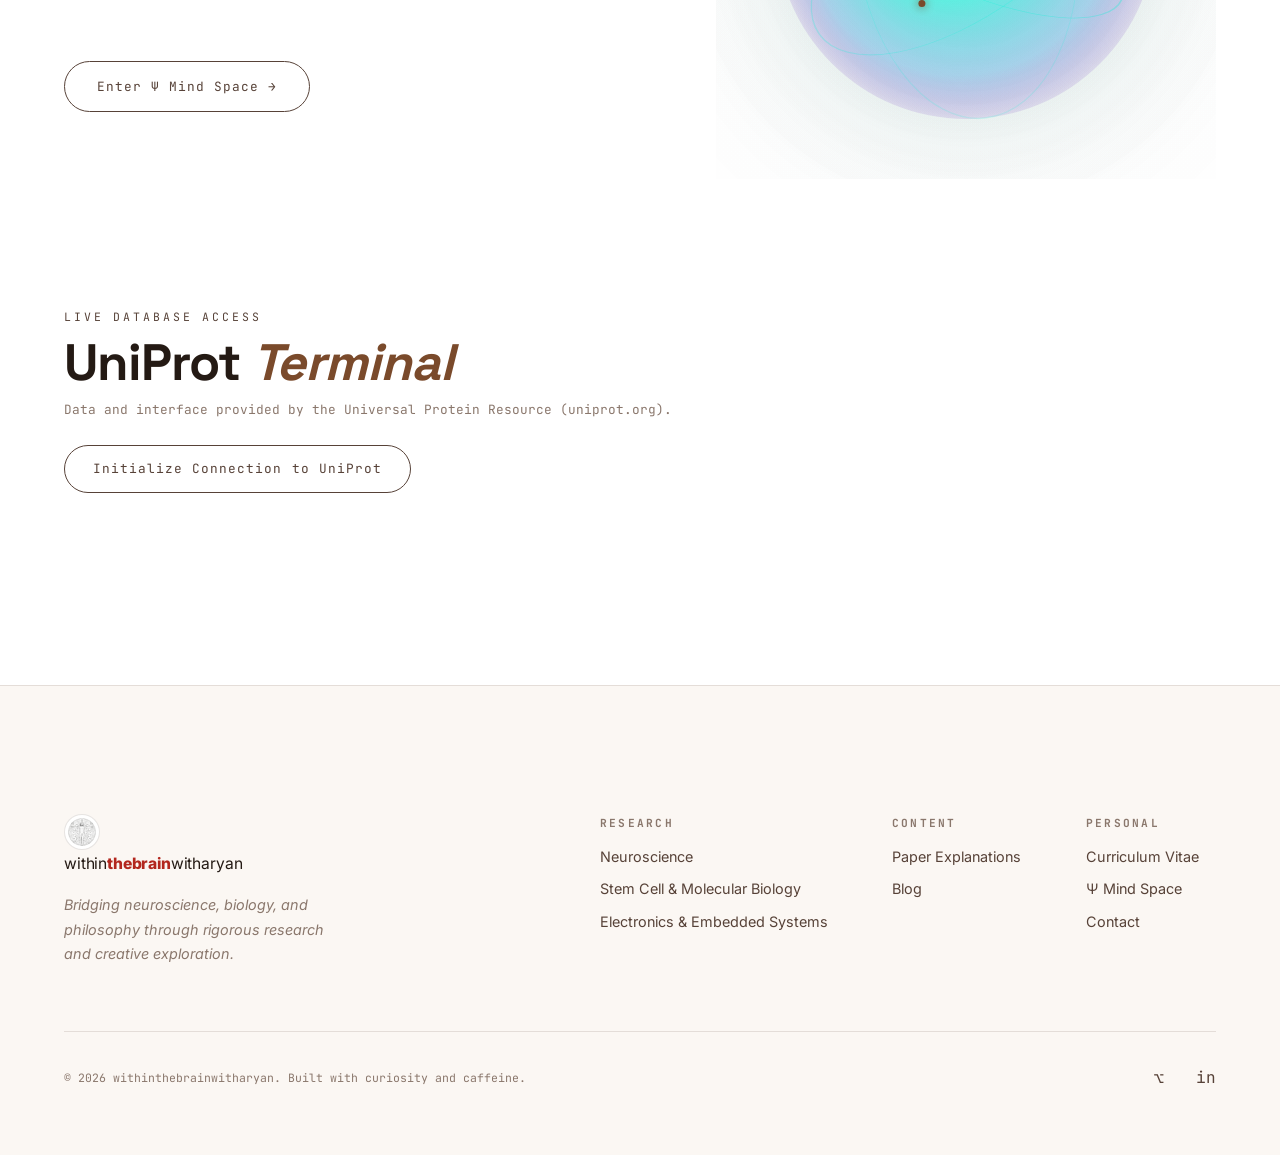
==== commit 3cc0123e: "Some changes about loading and color theme" ====
--- a/index.html
+++ b/index.html
@@ -24,27 +24,9 @@
   <!-- LOADING SCREEN -->
   <div class="loader" id="loader">
     <div class="loader__inner">
-      <div class="loader__neuro">
-        <svg viewBox="0 0 200 200" class="loader__brain-svg">
-          <circle class="loader__pulse" cx="100" cy="100" r="80" />
-          <circle class="loader__pulse loader__pulse--2" cx="100" cy="100" r="60" />
-          <circle class="loader__pulse loader__pulse--3" cx="100" cy="100" r="40" />
-          <!-- Neural connections -->
-          <line class="loader__synapse" x1="100" y1="20" x2="180" y2="100"/>
-          <line class="loader__synapse" x1="100" y1="20" x2="20"  y2="100"/>
-          <line class="loader__synapse" x1="20"  y1="100" x2="100" y2="180"/>
-          <line class="loader__synapse" x1="180" y1="100" x2="100" y2="180"/>
-          <line class="loader__synapse" x1="100" y1="20" x2="100" y2="180"/>
-          <line class="loader__synapse" x1="20"  y1="100" x2="180" y2="100"/>
-          <circle class="loader__node" cx="100" cy="20"  r="5"/>
-          <circle class="loader__node" cx="180" cy="100" r="5"/>
-          <circle class="loader__node" cx="100" cy="180" r="5"/>
-          <circle class="loader__node" cx="20"  cy="100" r="5"/>
-          <circle class="loader__node" cx="100" cy="100" r="8"/>
-        </svg>
-      </div>
-      <p class="loader__text">Initializing Neural Network…</p>
-      <div class="loader__bar"><div class="loader__bar-fill" id="loaderBar"></div></div>
+      <img src="assets/logo.png" alt="withinthebrainwitharyan logo" class="loader__logo" />
+      <p class="loader__typing"><span id="loaderTypingText"></span><span class="loader__cursor">|</span></p>
+      <button class="loader__enter" id="loaderEnter" type="button">Enter My Website</button>
     </div>
   </div>
 
@@ -214,5 +196,6 @@
 
   <script src="https://3Dmol.csb.pitt.edu/build/3Dmol-min.js"></script>
   <script src="js/main.js" type="module"></script>
+  <script src="js/particles-margin.js"></script>
 </body>
 </html>
--- a/css/main.css
+++ b/css/main.css
@@ -5,26 +5,25 @@
 
 /* ── DESIGN TOKENS ────────────────────────────────────────── */
 :root {
-  /* Focus-driven palette, matching the Ψ Mind Space's deep near-black base —
-     sky blue (focus/analysis) + sage green (mental restoration) + warm neutrals (clarity) */
-  --clr-bg:         #060A0F;
-  --clr-bg-2:       #0A1017;
-  --clr-bg-3:       #0A1017;
-  --clr-surface:    #0D141C;
-  --clr-surface-2:  #111A23;
-  --clr-border:     rgba(226,231,237,0.08);
-  --clr-border-hover: rgba(226,231,237,0.18);
-
-  --clr-accent:     #4FA3E3;   /* deep sky blue — focus & analytical work */
-  --clr-accent-2:   #7FC29B;   /* soft sage green — restorative, working memory */
-  --clr-accent-3:   #7FC29B;
-  --clr-neon:       #4FA3E3;
-  --clr-warm:       #CFC7B8;   /* warm off-white — decision-fatigue-free neutral */
-  --clr-danger:     #E2574C;
-
-  --clr-text:       #F3F1EA;
-  --clr-text-2:     #C6CBD1;
-  --clr-text-3:     #838A93;
+  /* White / Red / Brown editorial palette */
+  --clr-bg:         #FFFFFF;
+  --clr-bg-2:       #FBF7F3;
+  --clr-bg-3:       #FBF7F3;
+  --clr-surface:    #FFFFFF;
+  --clr-surface-2:  #F6EFE7;
+  --clr-border:     rgba(60,32,20,0.12);
+  --clr-border-hover: rgba(60,32,20,0.28);
+
+  --clr-accent:     #B3271E;   /* deep red — primary accent / bars */
+  --clr-accent-2:   #7A4A2B;   /* warm brown — secondary accent / bars */
+  --clr-accent-3:   #7A4A2B;
+  --clr-neon:       #B3271E;
+  --clr-warm:       #7A4A2B;
+  --clr-danger:     #8C1C13;
+
+  --clr-text:       #241A14;
+  --clr-text-2:     #574238;
+  --clr-text-3:     #8A776C;
 
   /* Typography */
   --font-display:   'Space Grotesk', sans-serif;
@@ -64,8 +63,8 @@
   font-family: var(--font-body);
   background-color: var(--clr-bg);
   background-image:
-    radial-gradient(circle at 1px 1px, rgba(79,163,227,0.16) 1px, transparent 1.6px),
-    radial-gradient(circle at 1px 1px, rgba(127,194,155,0.10) 1px, transparent 1.6px);
+    radial-gradient(circle at 1px 1px, rgba(179,39,30,0.09) 1px, transparent 1.6px),
+    radial-gradient(circle at 1px 1px, rgba(122,74,43,0.08) 1px, transparent 1.6px);
   background-size: 68px 68px, 44px 44px;
   background-position: 0 0, 22px 22px;
   background-attachment: fixed, fixed;
@@ -118,20 +117,50 @@
   transition: opacity 0.6s var(--ease-out), visibility 0.6s;
 }
 .loader.hidden { opacity: 0; visibility: hidden; pointer-events: none; }
-.loader__inner { text-align: center; }
-.loader__neuro  { width: 120px; margin: 0 auto var(--space-lg); }
-.loader__brain-svg { width: 100%; animation: brain-rotate 8s linear infinite; }
-.loader__pulse {
-  fill: none; stroke: var(--clr-text-2); stroke-width: 1;
-  opacity: 0; animation: pulse-ring 2s ease-out infinite;
-}
-.loader__pulse--2 { animation-delay: 0.5s; stroke: var(--clr-text-2); }
-.loader__pulse--3 { animation-delay: 1s;   stroke: var(--clr-text-2); }
-.loader__synapse { stroke: var(--clr-text-2); stroke-width: 0.8; opacity: 0.4; animation: synapse-flicker 1.5s ease-in-out infinite alternate; }
-.loader__node { fill: var(--clr-text); animation: node-glow 1.5s ease-in-out infinite alternate; }
-.loader__text  { font-family: var(--font-mono); font-size: 0.75rem; color: var(--clr-text-2); letter-spacing: 0.2em; margin-bottom: var(--space-md); }
-.loader__bar   { width: 200px; height: 2px; background: var(--clr-surface-2); border-radius: 2px; margin: 0 auto; overflow: hidden; }
-.loader__bar-fill { height: 100%; background: var(--clr-text-2); border-radius: 2px; width: 0; transition: width 0.1s linear; }
+.loader__inner {
+  text-align: center;
+  display: flex; flex-direction: column; align-items: center;
+  gap: var(--space-lg);
+  padding: var(--space-xl);
+}
+.loader__logo {
+  width: 150px; height: 150px;
+  object-fit: contain;
+  animation: heartbeat 1.35s ease-in-out infinite;
+  filter: drop-shadow(0 0 26px rgba(179,39,30,0.32));
+}
+.loader__typing {
+  font-family: var(--font-mono);
+  font-size: 1.05rem;
+  letter-spacing: 0.06em;
+  color: var(--clr-text);
+  min-height: 1.6em;
+}
+.loader__cursor {
+  display: inline-block;
+  margin-left: 2px;
+  color: var(--clr-accent);
+  font-weight: 700;
+  animation: cursor-blink 0.9s steps(1) infinite;
+}
+.loader__enter {
+  opacity: 0;
+  transform: translateY(8px);
+  pointer-events: none;
+  padding: 13px 30px;
+  border-radius: 999px;
+  border: 1px solid var(--clr-accent);
+  background: var(--clr-accent);
+  color: #fff;
+  font-family: var(--font-mono);
+  font-size: 0.82rem;
+  letter-spacing: 0.09em;
+  text-transform: uppercase;
+  cursor: pointer;
+  transition: opacity 0.5s var(--ease-out), transform 0.5s var(--ease-out), background 0.25s ease, border-color 0.25s ease;
+}
+.loader__enter.visible { opacity: 1; transform: translateY(0); pointer-events: auto; }
+.loader__enter:hover { background: var(--clr-accent-2); border-color: var(--clr-accent-2); transform: translateY(-2px); }
 
 /* ── NAVIGATION ────────────────────────────────────────────── */
 .nav {
@@ -143,7 +172,7 @@
   transition: background 0.4s, backdrop-filter 0.4s, border-bottom 0.4s;
 }
 .nav.scrolled {
-  background: rgba(6, 8, 16, 0.85);
+  background: rgba(255,255,255,0.88);
   backdrop-filter: blur(24px) saturate(180%);
   border-bottom: 1px solid var(--clr-border);
 }
@@ -811,7 +840,7 @@
 @media (max-width: 768px) {
   :root { --space-xl: 2rem; --space-2xl: 4rem; }
   .nav { padding: 0 var(--space-lg); }
-  .nav__links { display: none; position: fixed; inset: 0; background: rgba(6,8,16,0.98); backdrop-filter: blur(24px); flex-direction: column; align-items: center; justify-content: center; gap: var(--space-xl); }
+  .nav__links { display: none; position: fixed; inset: 0; background: rgba(255,255,255,0.97); backdrop-filter: blur(24px); flex-direction: column; align-items: center; justify-content: center; gap: var(--space-xl); }
   .nav__links.open { display: flex; }
   .nav__link { font-size: 1.2rem; }
   .nav__toggle { display: flex; z-index: 101; }
--- a/css/animations.css
+++ b/css/animations.css
@@ -24,6 +24,19 @@
 @keyframes node-glow {
   0%   { fill: var(--clr-accent); filter: drop-shadow(0 0 2px var(--clr-accent)); }
   100% { fill: var(--clr-neon);   filter: drop-shadow(0 0 8px var(--clr-neon)); }
+}
+
+@keyframes heartbeat {
+  0%, 100% { opacity: 0.4;  transform: scale(0.86); }
+  20%      { opacity: 1;    transform: scale(1.08); }
+  35%      { opacity: 0.7;  transform: scale(0.96); }
+  50%      { opacity: 1;    transform: scale(1.1); }
+  70%      { opacity: 0.55; transform: scale(0.92); }
+}
+
+@keyframes cursor-blink {
+  0%, 49%  { opacity: 1; }
+  50%, 100% { opacity: 0; }
 }
 
 @keyframes scroll-line {
--- a/css/components.css
+++ b/css/components.css
@@ -62,7 +62,7 @@
 /* ── MODAL ─────────────────────────────────────────────────── */
 .modal-overlay {
   position: fixed; inset: 0;
-  background: rgba(6,8,16,0.85);
+  background: rgba(255,255,255,0.88);
   backdrop-filter: blur(16px);
   z-index: 5000;
   display: flex; align-items: center; justify-content: center;
